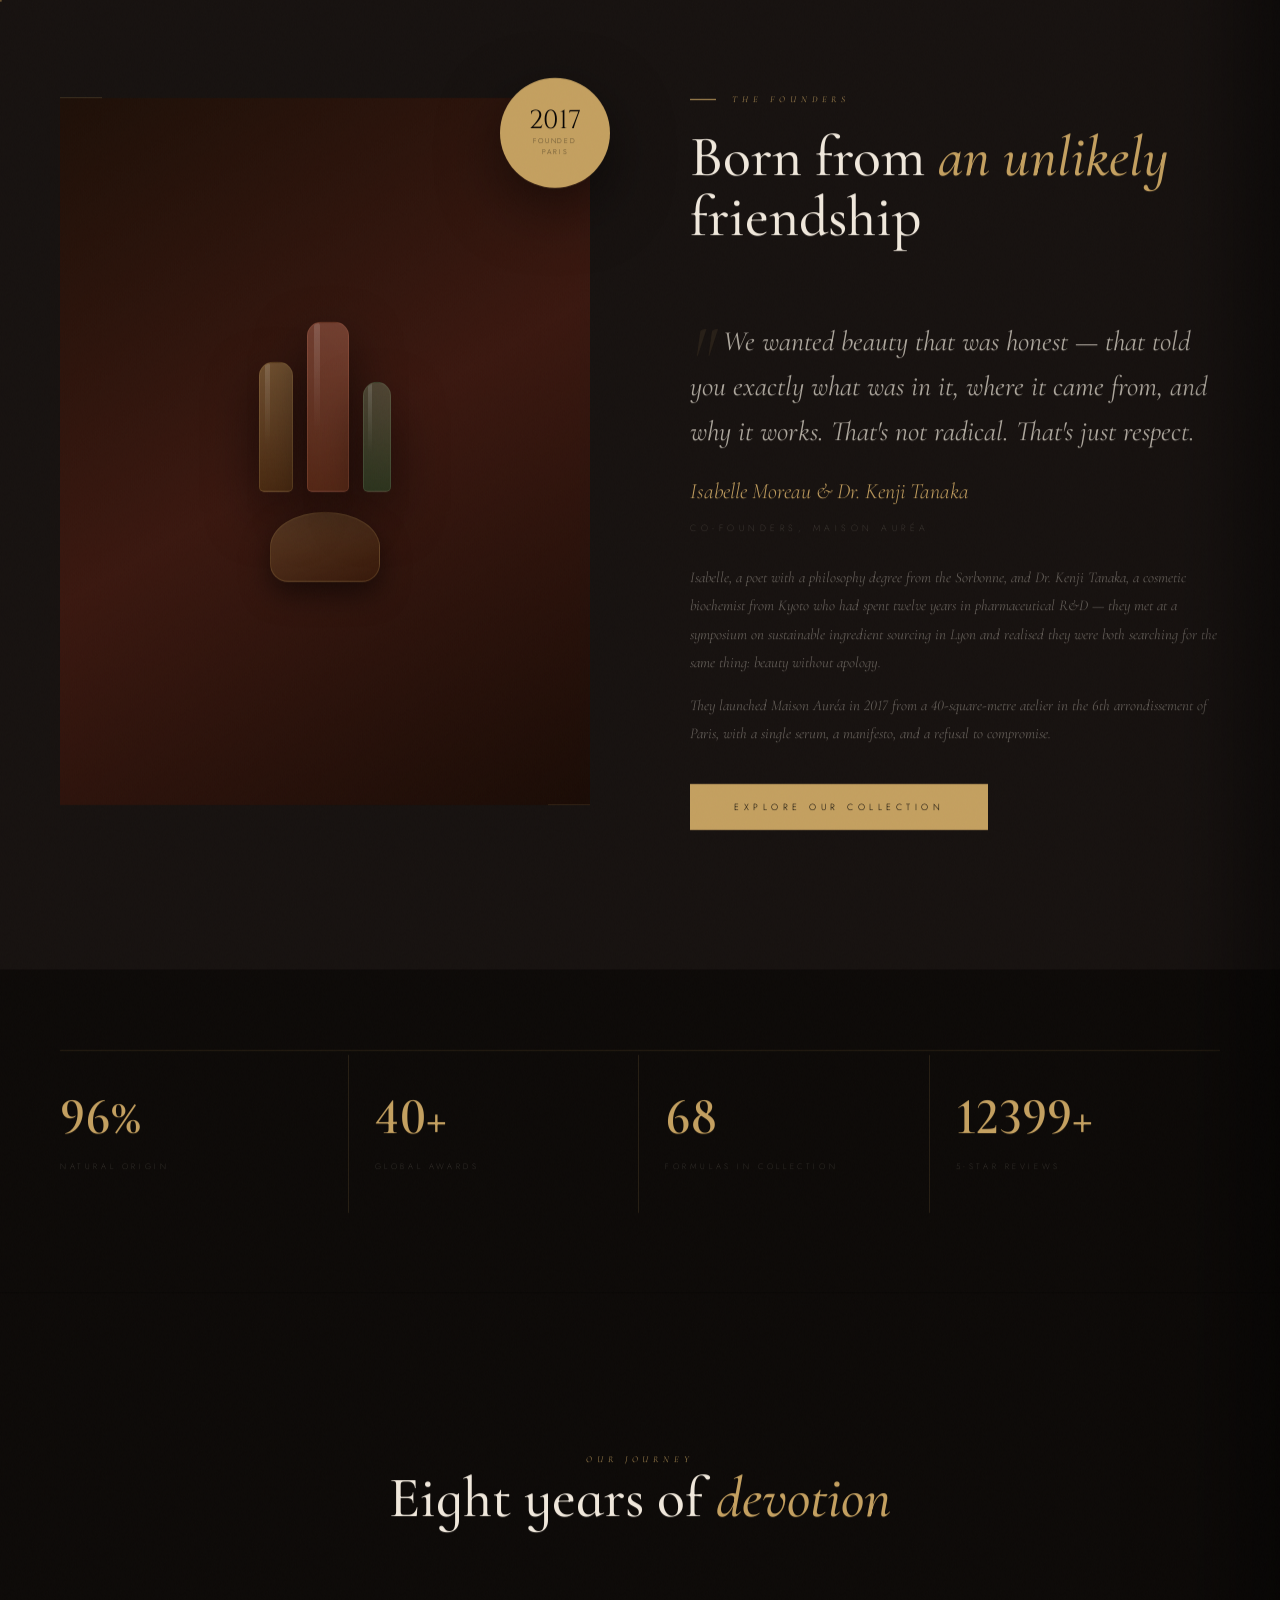
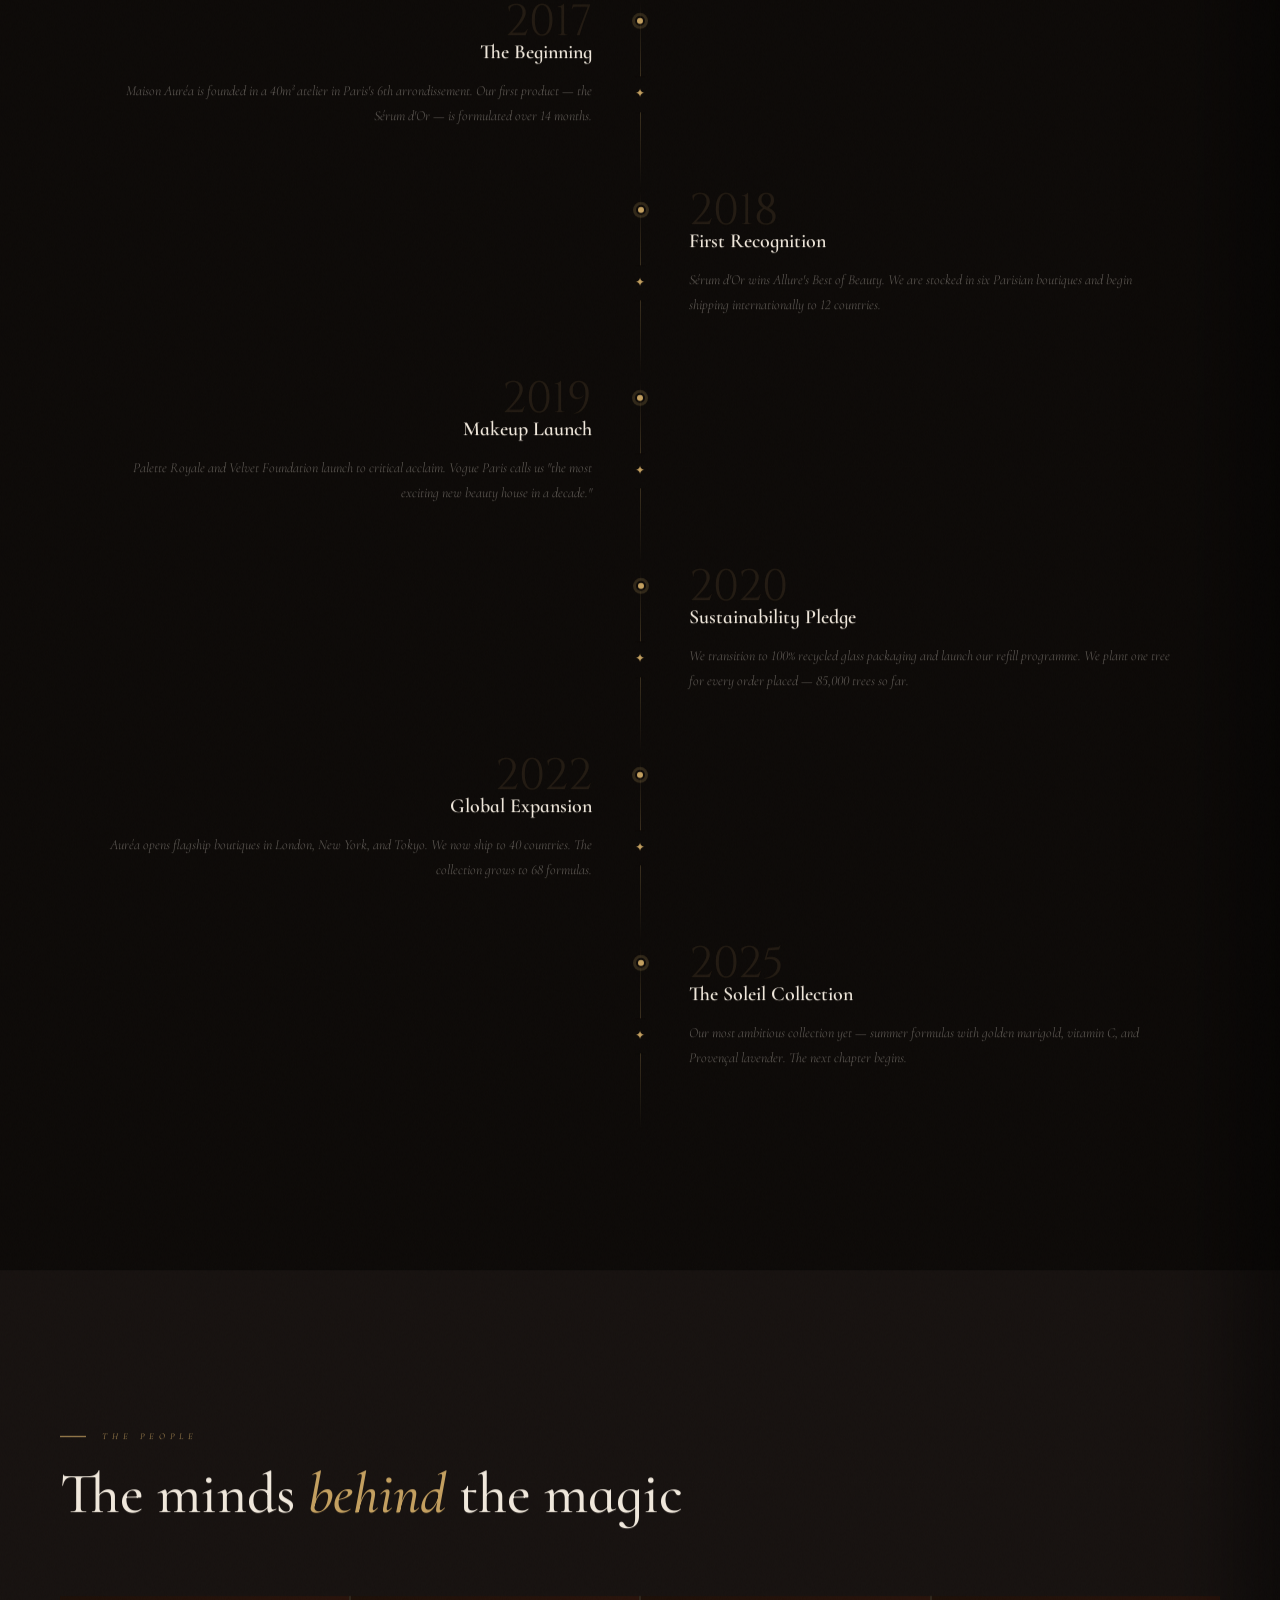
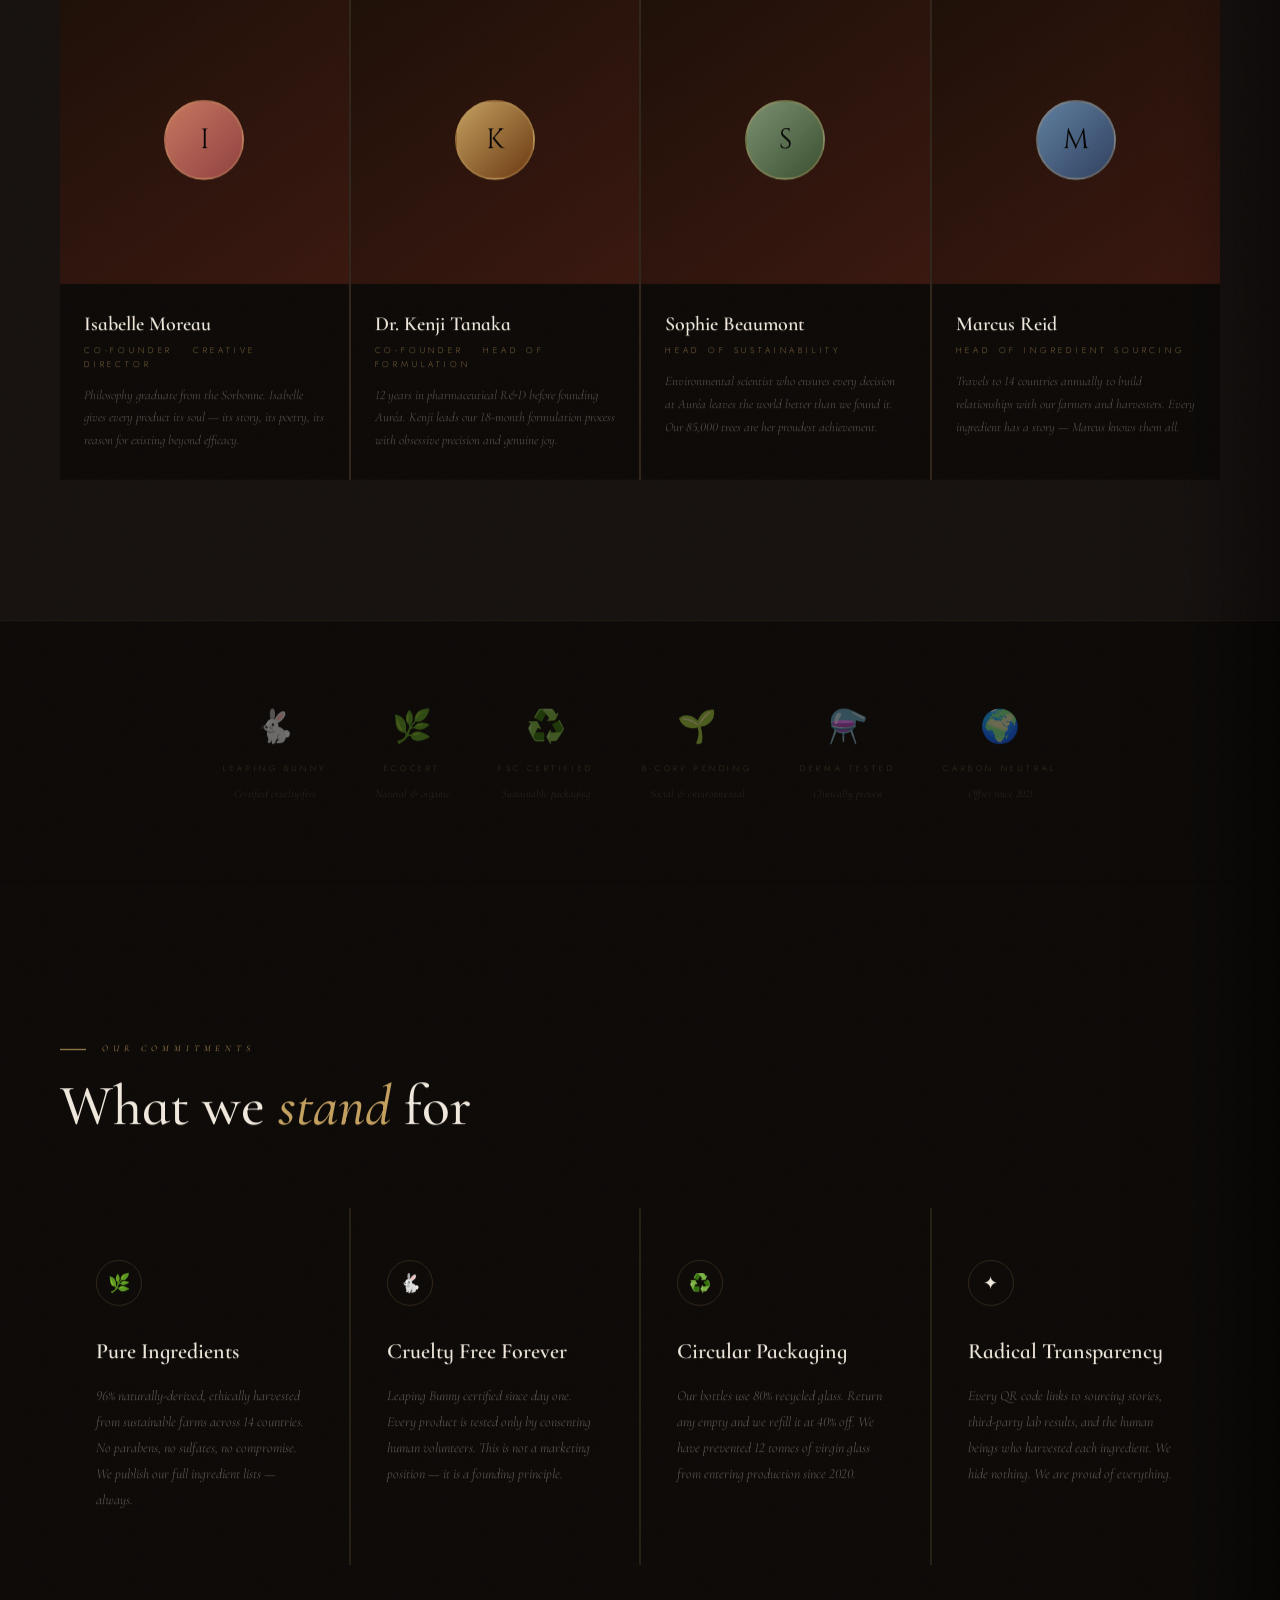
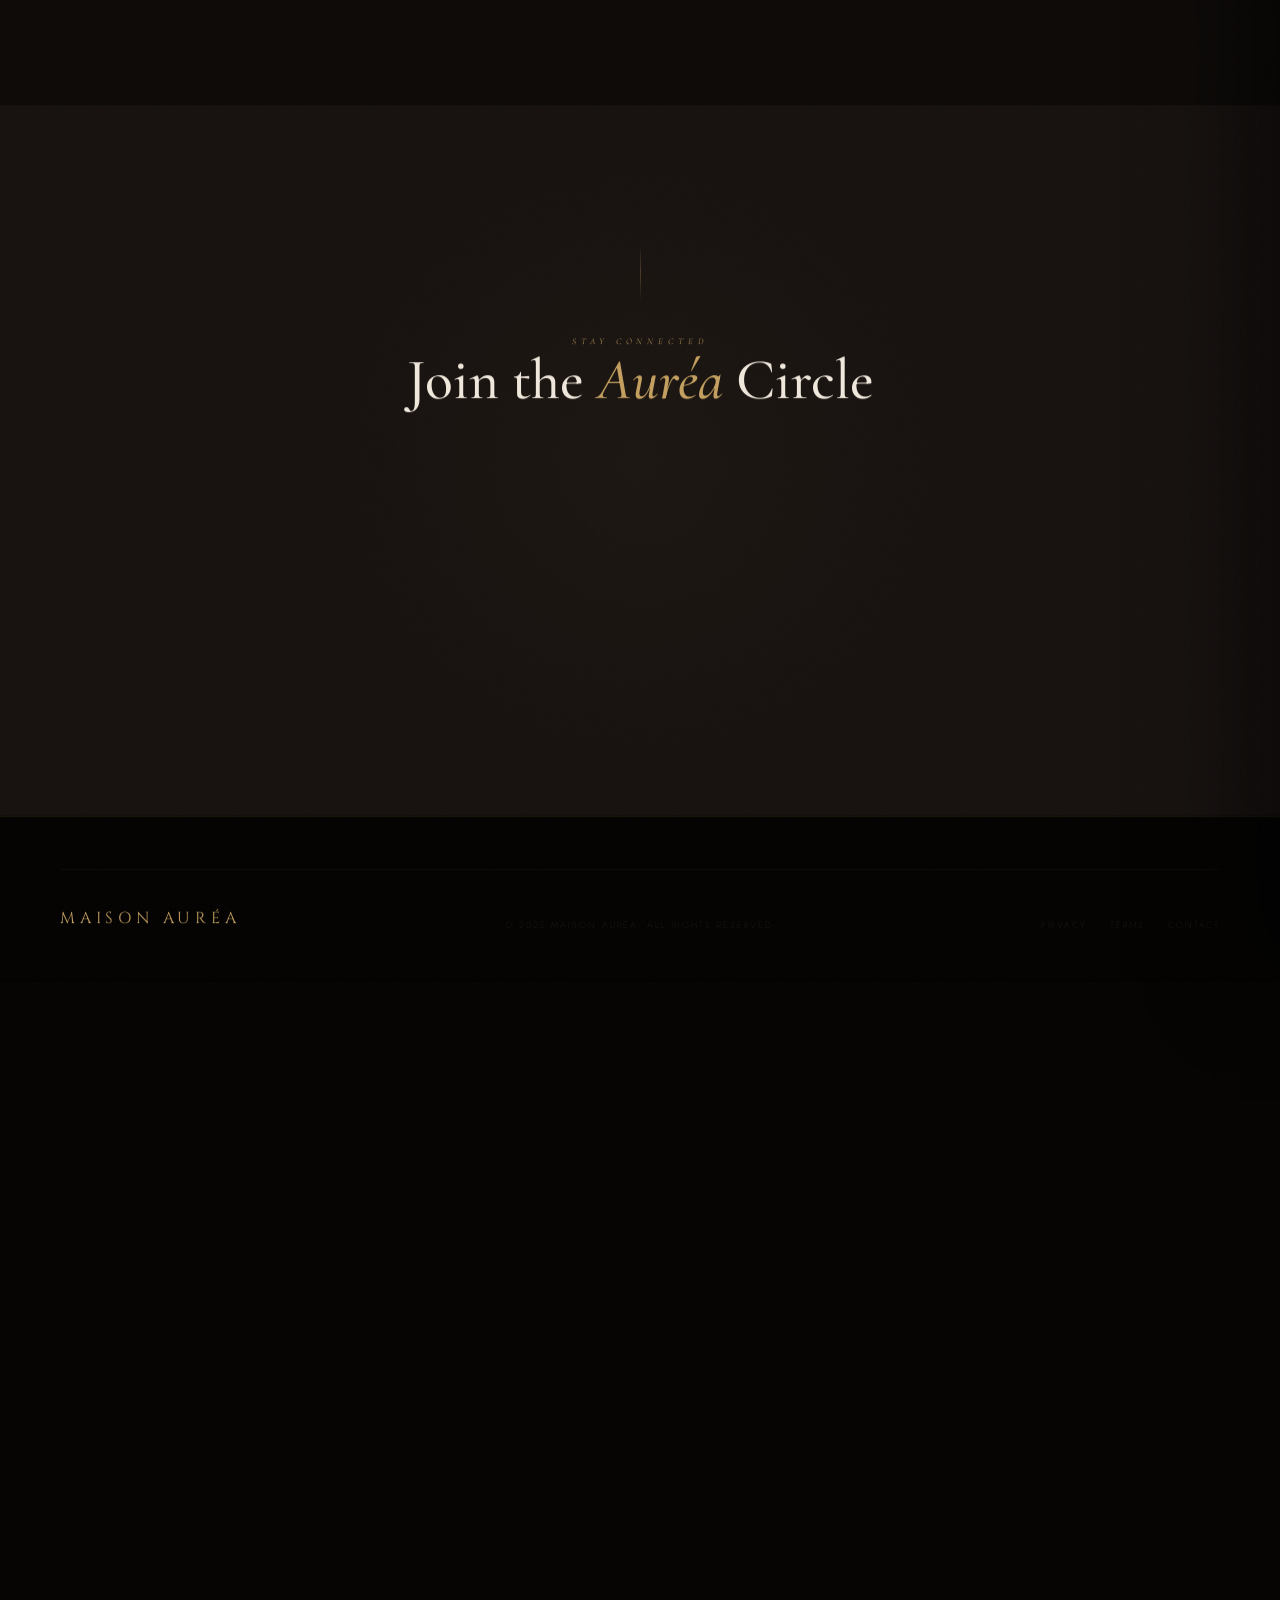
==== pages/about.html @ 1bf178d7 "Add files via upload" ====
<!DOCTYPE html>
<html lang="en">
<head>
<meta charset="UTF-8">
<meta name="viewport" content="width=device-width, initial-scale=1.0">
<title>Our Maison — Maison Auréa</title>
<link rel="stylesheet" href="../css/base.css">
<link rel="stylesheet" href="../css/nav.css">
<link rel="stylesheet" href="../css/sections.css">
<link rel="stylesheet" href="../css/animations.css">
<link rel="stylesheet" href="../css/pages.css">
</head>
<body>
<div class="grain" aria-hidden="true"></div>
<div id="scroll-progress" aria-hidden="true"></div>
<div id="cursor-dot" aria-hidden="true"></div>
<div id="cursor-ring" aria-hidden="true"></div>
<div id="page-loader" aria-hidden="true">
  <div class="loader-logo">AURÉA</div>
  <div class="loader-sub">Our Maison</div>
  <div class="loader-progress"><div class="loader-bar"></div></div>
</div>
<div id="cart-overlay"></div>
<aside id="cart-drawer">
  <div class="cart-header">
    <div><div class="cart-title">Your Bag</div><div class="cart-count-label" id="cart-count-label">0 items</div></div>
    <button class="cart-close" id="cart-close">✕</button>
  </div>
  <div class="cart-items" id="cart-items"></div>
  <div class="cart-empty" id="cart-empty"><div class="cart-empty-icon">✦</div><p class="cart-empty-text">Your bag is empty.</p></div>
  <div class="cart-footer" id="cart-footer" style="display:none">
    <div class="cart-subtotal"><span class="cart-subtotal-label">Subtotal</span><span class="cart-subtotal-price" id="cart-subtotal-price">$0</span></div>
    <button class="cart-checkout">Proceed to Checkout</button>
    <a href="checkout.html" class="cart-continue">Checkout</a>
  </div>
</aside>
<div id="search-overlay">
  <button class="search-close" id="search-close">Close</button>
  <div class="search-form"><input type="text" class="search-input" placeholder="Search products…"><button class="search-submit">⌕</button></div>
  <p class="search-hint">Press ESC to close</p>
</div>
<div id="mobile-menu">
  <nav class="mobile-nav-links">
    <a href="../index.html" class="mobile-nav-link">Home <span>→</span></a>
    <a href="shop.html"    class="mobile-nav-link">Shop <span>→</span></a>
    <a href="login.html"   class="mobile-nav-link">Account <span>→</span></a>
  </nav>
</div>

<!-- NAV -->
<div class="announce-bar" id="announce-bar">
  <p>Free shipping on orders over $150 · Free sample with every order</p>
  <button class="announce-close" id="announce-close">✕</button>
</div>
<header id="main-nav">
  <div class="nav-inner">
    <a href="../index.html" class="nav-logo">MAISON AURÉA<span class="nav-logo-sub">Haute Cosmétique · Paris</span></a>
    <nav class="nav-links">
      <div class="nav-item"><a href="shop.html?cat=skincare" class="nav-link">Skincare</a></div>
      <div class="nav-item"><a href="shop.html?cat=makeup"   class="nav-link">Makeup</a></div>
      <div class="nav-item"><a href="shop.html?cat=fragrance"class="nav-link">Fragrance</a></div>
      <div class="nav-item"><a href="#" class="nav-link active">Maison</a></div>
    </nav>
    <div class="nav-right">
      <button class="nav-icon-btn" id="search-open">⌕</button>
      <a href="wishlist.html" class="nav-icon-btn">♡</a>
      <a href="login.html"    class="nav-icon-btn">👤</a>
      <button class="nav-icon-btn" id="cart-btn" style="position:relative">🛍<span class="badge cart-badge" id="cart-badge">0</span></button>
      <button class="hamburger" id="hamburger"><span></span><span></span><span></span></button>
    </div>
  </div>
</header>

<!-- PAGE HERO -->
<section class="page-hero">
  <div class="page-hero-bg" aria-hidden="true">
    <div class="page-hero-orb pho1"></div>
    <div class="page-hero-orb pho2"></div>
  </div>
  <div class="page-hero-inner">
    <div class="page-hero-eyebrow" data-reveal="up">Est. Paris, 2017</div>
    <h1 class="page-hero-title" data-reveal="up">
      Our<br><em>Maison</em><br><span class="outline">Auréa</span>
    </h1>
    <p class="page-hero-desc" data-reveal="up" data-delay="2">
      Where a biochemist and a poet decided that beauty should feel like both a scientific discovery and a homecoming. We have never compromised since.
    </p>
  </div>
</section>

<!-- MARQUEE -->
<div class="marquee-section" style="padding:60px 0 0" aria-hidden="true">
  <div class="marquee-row forward">
    <span class="mq-word mq-outline">PASSION</span><span class="mq-word mq-fill">SCIENCE</span>
    <span class="mq-word mq-outline">BEAUTY</span><span class="mq-word mq-fill">NATURE</span>
    <span class="mq-word mq-outline">PARIS</span><span class="mq-word mq-fill">RITUAL</span>
    <span class="mq-word mq-outline">PASSION</span><span class="mq-word mq-fill">SCIENCE</span>
    <span class="mq-word mq-outline">BEAUTY</span><span class="mq-word mq-fill">NATURE</span>
    <span class="mq-word mq-outline">PARIS</span><span class="mq-word mq-fill">RITUAL</span>
  </div>
</div>

<!-- FOUNDER SECTION -->
<section class="founder-section">
  <div class="founder-visual" data-reveal="left">
    <div class="founder-frame">
      <div class="founder-frame-corner ffc-tl"></div>
      <div class="founder-frame-corner ffc-br"></div>
      <div class="founder-inner">
        <div class="founder-bottles">
          <div class="fb-row">
            <div class="fb-tube fbt1"></div>
            <div class="fb-tube fbt2"></div>
            <div class="fb-tube fbt3"></div>
          </div>
          <div style="width:110px;height:70px;border-radius:50% 50% 18px 18px;background:linear-gradient(160deg,rgba(196,160,96,.28),rgba(60,28,8,.55));border:1px solid rgba(196,160,96,.2);box-shadow:0 12px 28px rgba(0,0,0,.5)"></div>
        </div>
      </div>
    </div>
    <div class="founder-badge">
      <span class="fb-year">2017</span>
      <span class="fb-label">Founded<br>Paris</span>
    </div>
  </div>
  <div data-reveal="right">
    <div class="s-header">
      <p class="eyebrow">The Founders</p>
      <h2>Born from <em>an unlikely</em> friendship</h2>
    </div>
    <blockquote class="founder-quote" data-reveal="up" data-delay="1">
      We wanted beauty that was honest — that told you exactly what was in it, where it came from, and why it works. That's not radical. That's just respect.
    </blockquote>
    <span class="founder-sig">Isabelle Moreau & Dr. Kenji Tanaka</span>
    <span class="founder-role">Co-Founders, Maison Auréa</span>
    <p style="font-family:var(--font-serif);font-style:italic;font-size:15px;color:rgba(240,232,220,.4);line-height:1.9;margin-top:24px" data-reveal="up" data-delay="2">
      Isabelle, a poet with a philosophy degree from the Sorbonne, and Dr. Kenji Tanaka, a cosmetic biochemist from Kyoto who had spent twelve years in pharmaceutical R&D — they met at a symposium on sustainable ingredient sourcing in Lyon and realised they were both searching for the same thing: beauty without apology.
    </p>
    <p style="font-family:var(--font-serif);font-style:italic;font-size:15px;color:rgba(240,232,220,.4);line-height:1.9;margin-top:14px" data-reveal="up" data-delay="3">
      They launched Maison Auréa in 2017 from a 40-square-metre atelier in the 6th arrondissement of Paris, with a single serum, a manifesto, and a refusal to compromise.
    </p>
    <div style="margin-top:36px" data-reveal="up" data-delay="3">
      <a href="shop.html" class="btn btn-solid magnetic"><span>Explore Our Collection</span></a>
    </div>
  </div>
</section>

<!-- STATS -->
<section style="padding:80px var(--pad-x);background:var(--ink);display:grid;grid-template-columns:repeat(4,1fr);gap:2px;background-color:var(--ink)">
  <div style="grid-column:1/-1;height:1px;background:var(--line);margin-bottom:2px"></div>
  <div style="padding:36px 0;border-right:1px solid var(--line)" data-reveal="up">
    <span class="a-stat-n count-up" data-target="96" data-suffix="%" style="font-family:var(--font-serif);font-size:52px;font-weight:600;color:var(--gold);display:block;line-height:1;margin-bottom:8px">96%</span>
    <span style="font-size:8px;font-weight:200;letter-spacing:.45em;text-transform:uppercase;color:rgba(240,232,220,.28)">Natural Origin</span>
  </div>
  <div style="padding:36px 24px;border-right:1px solid var(--line)" data-reveal="up" data-delay="1">
    <span class="count-up" data-target="40" data-suffix="+" style="font-family:var(--font-serif);font-size:52px;font-weight:600;color:var(--gold);display:block;line-height:1;margin-bottom:8px">40+</span>
    <span style="font-size:8px;font-weight:200;letter-spacing:.45em;text-transform:uppercase;color:rgba(240,232,220,.28)">Global Awards</span>
  </div>
  <div style="padding:36px 24px;border-right:1px solid var(--line)" data-reveal="up" data-delay="2">
    <span class="count-up" data-target="68" data-suffix="" style="font-family:var(--font-serif);font-size:52px;font-weight:600;color:var(--gold);display:block;line-height:1;margin-bottom:8px">68</span>
    <span style="font-size:8px;font-weight:200;letter-spacing:.45em;text-transform:uppercase;color:rgba(240,232,220,.28)">Formulas in Collection</span>
  </div>
  <div style="padding:36px 24px" data-reveal="up" data-delay="3">
    <span class="count-up" data-target="12400" data-suffix="+" style="font-family:var(--font-serif);font-size:52px;font-weight:600;color:var(--gold);display:block;line-height:1;margin-bottom:8px">12k+</span>
    <span style="font-size:8px;font-weight:200;letter-spacing:.45em;text-transform:uppercase;color:rgba(240,232,220,.28)">5-Star Reviews</span>
  </div>
</section>

<!-- TIMELINE -->
<section class="timeline-section">
  <div class="s-header center" data-reveal="up">
    <p class="eyebrow">Our Journey</p>
    <h2>Eight years of <em>devotion</em></h2>
  </div>
  <div class="timeline">
    <div class="timeline-item" data-reveal="left">
      <div class="tl-dot"></div>
      <span class="tl-year">2017</span>
      <span class="tl-title">The Beginning</span>
      <p class="tl-desc">Maison Auréa is founded in a 40m² atelier in Paris's 6th arrondissement. Our first product — the Sérum d'Or — is formulated over 14 months.</p>
    </div>
    <div class="timeline-line"></div>
    <div></div>

    <div></div>
    <div class="timeline-line"></div>
    <div class="timeline-item" data-reveal="right">
      <div class="tl-dot"></div>
      <span class="tl-year">2018</span>
      <span class="tl-title">First Recognition</span>
      <p class="tl-desc">Sérum d'Or wins Allure's Best of Beauty. We are stocked in six Parisian boutiques and begin shipping internationally to 12 countries.</p>
    </div>

    <div class="timeline-item" data-reveal="left">
      <div class="tl-dot"></div>
      <span class="tl-year">2019</span>
      <span class="tl-title">Makeup Launch</span>
      <p class="tl-desc">Palette Royale and Velvet Foundation launch to critical acclaim. Vogue Paris calls us "the most exciting new beauty house in a decade."</p>
    </div>
    <div class="timeline-line"></div>
    <div></div>

    <div></div>
    <div class="timeline-line"></div>
    <div class="timeline-item" data-reveal="right">
      <div class="tl-dot"></div>
      <span class="tl-year">2020</span>
      <span class="tl-title">Sustainability Pledge</span>
      <p class="tl-desc">We transition to 100% recycled glass packaging and launch our refill programme. We plant one tree for every order placed — 85,000 trees so far.</p>
    </div>

    <div class="timeline-item" data-reveal="left">
      <div class="tl-dot"></div>
      <span class="tl-year">2022</span>
      <span class="tl-title">Global Expansion</span>
      <p class="tl-desc">Auréa opens flagship boutiques in London, New York, and Tokyo. We now ship to 40 countries. The collection grows to 68 formulas.</p>
    </div>
    <div class="timeline-line"></div>
    <div></div>

    <div></div>
    <div class="timeline-line"></div>
    <div class="timeline-item" data-reveal="right">
      <div class="tl-dot"></div>
      <span class="tl-year">2025</span>
      <span class="tl-title">The Soleil Collection</span>
      <p class="tl-desc">Our most ambitious collection yet — summer formulas with golden marigold, vitamin C, and Provençal lavender. The next chapter begins.</p>
    </div>
  </div>
</section>

<!-- TEAM -->
<section class="team-section">
  <div class="s-header" data-reveal="up">
    <p class="eyebrow">The People</p>
    <h2>The minds <em>behind</em> the magic</h2>
  </div>
  <div class="team-grid">
    <div class="team-card" data-reveal="up">
      <div class="team-card-visual">
        <div class="team-card-avatar tc-av1">I</div>
      </div>
      <div class="team-card-info">
        <span class="team-name">Isabelle Moreau</span>
        <span class="team-role">Co-Founder · Creative Director</span>
        <p class="team-bio">Philosophy graduate from the Sorbonne. Isabelle gives every product its soul — its story, its poetry, its reason for existing beyond efficacy.</p>
      </div>
    </div>
    <div class="team-card" data-reveal="up" data-delay="1">
      <div class="team-card-visual">
        <div class="team-card-avatar tc-av2">K</div>
      </div>
      <div class="team-card-info">
        <span class="team-name">Dr. Kenji Tanaka</span>
        <span class="team-role">Co-Founder · Head of Formulation</span>
        <p class="team-bio">12 years in pharmaceutical R&D before founding Auréa. Kenji leads our 18-month formulation process with obsessive precision and genuine joy.</p>
      </div>
    </div>
    <div class="team-card" data-reveal="up" data-delay="2">
      <div class="team-card-visual">
        <div class="team-card-avatar tc-av3">S</div>
      </div>
      <div class="team-card-info">
        <span class="team-name">Sophie Beaumont</span>
        <span class="team-role">Head of Sustainability</span>
        <p class="team-bio">Environmental scientist who ensures every decision at Auréa leaves the world better than we found it. Our 85,000 trees are her proudest achievement.</p>
      </div>
    </div>
    <div class="team-card" data-reveal="up" data-delay="3">
      <div class="team-card-visual">
        <div class="team-card-avatar tc-av4">M</div>
      </div>
      <div class="team-card-info">
        <span class="team-name">Marcus Reid</span>
        <span class="team-role">Head of Ingredient Sourcing</span>
        <p class="team-bio">Travels to 14 countries annually to build relationships with our farmers and harvesters. Every ingredient has a story — Marcus knows them all.</p>
      </div>
    </div>
  </div>
</section>

<!-- CERTIFICATIONS -->
<div class="certs-section">
  <div class="cert-item">
    <div class="cert-icon">🐇</div>
    <span class="cert-name">Leaping Bunny</span>
    <span class="cert-body">Certified cruelty-free</span>
  </div>
  <div class="cert-item">
    <div class="cert-icon">🌿</div>
    <span class="cert-name">Ecocert</span>
    <span class="cert-body">Natural & organic</span>
  </div>
  <div class="cert-item">
    <div class="cert-icon">♻️</div>
    <span class="cert-name">FSC Certified</span>
    <span class="cert-body">Sustainable packaging</span>
  </div>
  <div class="cert-item">
    <div class="cert-icon">🌱</div>
    <span class="cert-name">B-Corp Pending</span>
    <span class="cert-body">Social & environmental</span>
  </div>
  <div class="cert-item">
    <div class="cert-icon">⚗️</div>
    <span class="cert-name">Derma Tested</span>
    <span class="cert-body">Clinically proven</span>
  </div>
  <div class="cert-item">
    <div class="cert-icon">🌍</div>
    <span class="cert-name">Carbon Neutral</span>
    <span class="cert-body">Offset since 2021</span>
  </div>
</div>

<!-- VALUES -->
<section class="values-section" style="background:var(--ink)">
  <div class="s-header" data-reveal="up">
    <p class="eyebrow">Our Commitments</p>
    <h2>What we <em>stand</em> for</h2>
  </div>
  <div class="val-grid">
    <div class="vcard" data-reveal="up">
      <div class="vcard-icon">🌿</div>
      <span class="vcard-title">Pure Ingredients</span>
      <p class="vcard-desc">96% naturally-derived, ethically harvested from sustainable farms across 14 countries. No parabens, no sulfates, no compromise. We publish our full ingredient lists — always.</p>
    </div>
    <div class="vcard" data-reveal="up" data-delay="1">
      <div class="vcard-icon">🐇</div>
      <span class="vcard-title">Cruelty Free Forever</span>
      <p class="vcard-desc">Leaping Bunny certified since day one. Every product is tested only by consenting human volunteers. This is not a marketing position — it is a founding principle.</p>
    </div>
    <div class="vcard" data-reveal="up" data-delay="2">
      <div class="vcard-icon">♻️</div>
      <span class="vcard-title">Circular Packaging</span>
      <p class="vcard-desc">Our bottles use 80% recycled glass. Return any empty and we refill it at 40% off. We have prevented 12 tonnes of virgin glass from entering production since 2020.</p>
    </div>
    <div class="vcard" data-reveal="up" data-delay="3">
      <div class="vcard-icon">✦</div>
      <span class="vcard-title">Radical Transparency</span>
      <p class="vcard-desc">Every QR code links to sourcing stories, third-party lab results, and the human beings who harvested each ingredient. We hide nothing. We are proud of everything.</p>
    </div>
  </div>
</section>

<!-- NEWSLETTER -->
<section class="newsletter-section">
  <div class="nl-inner">
    <div class="nl-div" data-reveal="up" aria-hidden="true"></div>
    <div class="s-header center" data-reveal="up">
      <p class="eyebrow">Stay Connected</p>
      <h2>Join the <em>Auréa</em> Circle</h2>
    </div>
    <p class="nl-sub" data-reveal="up" data-delay="1">
      Beauty secrets from our atelier, early access to new collections, and stories from behind the formula — once a month, never more.
    </p>
    <div class="nl-form" data-reveal="up" data-delay="2">
      <input type="email" class="nl-input" placeholder="Your email address">
      <button class="nl-btn">Subscribe</button>
    </div>
    <p class="nl-note" data-reveal="up" data-delay="3">No spam. Unsubscribe anytime.</p>
  </div>
</section>

<!-- FOOTER condensed -->
<footer style="padding:52px var(--pad-x) 36px;background:#040302;border-top:1px solid var(--line)">
  <div class="footer-bottom">
    <a href="../index.html" class="footer-brand" style="font-size:16px">MAISON AURÉA</a>
    <span class="footer-copy">© 2025 Maison Auréa. All rights reserved.</span>
    <div class="footer-legal">
      <a href="#">Privacy</a><a href="#">Terms</a><a href="contact.html">Contact</a>
    </div>
  </div>
</footer>

<button id="back-top">↑</button>

<script src="../js/main.js"></script>
<script src="../js/effects.js"></script>
<script>
  document.getElementById('announce-close')?.addEventListener('click', () => {
    document.getElementById('announce-bar')?.remove();
    document.getElementById('main-nav').style.top = '0';
  });
  const bar = document.getElementById('announce-bar');
  const nav = document.getElementById('main-nav');
  if (bar && nav) nav.style.top = bar.offsetHeight + 'px';
  const cartFooter  = document.getElementById('cart-footer');
  const cartEmpty   = document.getElementById('cart-empty');
  const cartItemsEl = document.getElementById('cart-items');
  if (cartItemsEl) {
    new MutationObserver(() => {
      const has = document.querySelectorAll('.cart-item').length > 0;
      if (cartFooter) cartFooter.style.display = has ? 'block' : 'none';
      if (cartEmpty)  cartEmpty.style.display  = has ? 'none'  : 'flex';
    }).observe(cartItemsEl, { childList: true });
  }
</script>
</body>
</html>
---- css/base.css ----
/* ═══════════════════════════════════════════════════════════════
   MAISON AURÉA — BASE STYLES
   Reset · Variables · Typography · Global
═══════════════════════════════════════════════════════════════ */

@import url('https://fonts.googleapis.com/css2?family=Cormorant+Infant:ital,wght@0,300;0,400;0,500;0,600;0,700;1,300;1,400;1,500;1,600;1,700&family=Cinzel:wght@400;500;600;700;900&family=Jost:wght@100;200;300;400;500&family=Italiana&display=swap');

/* ── RESET ── */
*, *::before, *::after {
  margin: 0; padding: 0;
  box-sizing: border-box;
  -webkit-font-smoothing: antialiased;
  -moz-osx-font-smoothing: grayscale;
}
html {
  font-size: 16px;
  scroll-behavior: smooth;
  overflow-x: hidden;
}
body {
  overflow-x: hidden;
  cursor: none;
  background: var(--void);
  color: var(--parchment);
  font-family: var(--font-body);
  font-weight: 300;
  line-height: 1.6;
}
img, video { display: block; max-width: 100%; }
a { text-decoration: none; color: inherit; }
button, input, select, textarea {
  font-family: inherit; font-size: inherit;
  border: none; outline: none; background: none;
}
ul, ol { list-style: none; }
::selection { background: var(--gold-20); color: var(--gold-bright); }

/* ── DESIGN TOKENS ── */
:root {
  /* Colors */
  --void:        #070504;
  --ink:         #0d0a08;
  --charcoal:    #171210;
  --mid:         #241c18;
  --dust:        #4a3c34;
  --parchment:   #f0e8dc;
  --cream:       #faf5ee;
  --warm-white:  #fff9f2;

  --gold:        #c4a060;
  --gold-bright: #d4b070;
  --gold-pale:   #e8d4a8;
  --gold-deep:   #8c6830;
  --gold-10:     rgba(196,160,96,.10);
  --gold-20:     rgba(196,160,96,.20);
  --gold-30:     rgba(196,160,96,.30);

  --rose:        #c87860;
  --rose-deep:   #904040;
  --rose-pale:   #e8c0b0;
  --rose-10:     rgba(200,120,96,.10);

  --sage:        #7a9070;
  --sage-10:     rgba(122,144,112,.10);

  --line:        rgba(196,160,96,.14);
  --line-soft:   rgba(240,232,220,.06);

  /* Fonts */
  --font-display: 'Cinzel', serif;
  --font-serif:   'Cormorant Infant', serif;
  --font-body:    'Jost', sans-serif;
  --font-accent:  'Italiana', serif;

  /* Spacing */
  --pad-x:  60px;
  --pad-xl: 120px;
  --pad-section: 140px;

  /* Transitions */
  --ease-out:    cubic-bezier(.16,1,.3,1);
  --ease-inout:  cubic-bezier(.76,0,.24,1);
  --ease-spring: cubic-bezier(.34,1.56,.64,1);
  --dur-fast:    .25s;
  --dur-mid:     .5s;
  --dur-slow:    .85s;

  /* Radius */
  --r-sm: 4px;
  --r-md: 8px;
  --r-lg: 16px;

  /* Z-layers */
  --z-base:    1;
  --z-card:    10;
  --z-sticky:  100;
  --z-nav:     500;
  --z-overlay: 700;
  --z-modal:   800;
  --z-cursor:  9000;
  --z-loader:  9999;
}

/* ── TYPOGRAPHY ── */
h1, h2, h3, h4, h5 {
  font-family: var(--font-serif);
  font-weight: 500;
  line-height: 1.05;
}

.t-display {
  font-family: var(--font-display);
  letter-spacing: .08em;
}
.t-eyebrow {
  font-family: var(--font-body);
  font-size: 9px; font-weight: 200;
  letter-spacing: .55em; text-transform: uppercase;
  color: var(--gold);
}
.t-body-serif {
  font-family: var(--font-serif);
  font-style: italic; font-weight: 400;
  font-size: 17px; line-height: 1.9;
  color: rgba(240,232,220,.5);
}

/* ── GRAIN OVERLAY ── */
.grain {
  position: fixed; inset: 0; z-index: var(--z-cursor);
  pointer-events: none; opacity: .022;
  background-image: url("data:image/svg+xml,%3Csvg xmlns='http://www.w3.org/2000/svg' width='400' height='400'%3E%3Cfilter id='g'%3E%3CfeTurbulence type='fractalNoise' baseFrequency='.8' numOctaves='4' stitchTiles='stitch'/%3E%3C/filter%3E%3Crect width='400' height='400' filter='url(%23g)'/%3E%3C/svg%3E");
  background-size: 220px;
}

/* ── UTILITY ── */
.u-flex        { display: flex; }
.u-flex-center { display: flex; align-items: center; justify-content: center; }
.u-flex-between{ display: flex; align-items: center; justify-content: space-between; }
.u-grid        { display: grid; }
.u-rel         { position: relative; }
.u-abs         { position: absolute; }
.u-overflow    { overflow: hidden; }
.u-full        { width: 100%; height: 100%; }
.u-inset       { position: absolute; inset: 0; }

.section-pad   { padding: var(--pad-section) var(--pad-x); }
.container     { max-width: 1440px; margin: 0 auto; padding: 0 var(--pad-x); }

/* ── DIVIDERS ── */
.divider-v {
  width: 1px; height: 60px;
  background: linear-gradient(to bottom, transparent, var(--gold), transparent);
  margin: 0 auto;
}
.divider-h {
  height: 1px;
  background: linear-gradient(to right, transparent, var(--gold-30), transparent);
}

/* ── BUTTONS ── */
.btn {
  display: inline-flex; align-items: center; gap: 12px;
  font-family: var(--font-body); font-size: 9px; font-weight: 300;
  letter-spacing: .5em; text-transform: uppercase;
  cursor: none; position: relative; overflow: hidden;
  transition: color var(--dur-mid) var(--ease-out);
}
.btn-solid {
  color: var(--void); background: var(--gold);
  padding: 16px 44px;
}
.btn-solid::before {
  content: ''; position: absolute; inset: 0;
  background: var(--cream);
  transform: translateX(-101%);
  transition: transform var(--dur-slow) var(--ease-out);
}
.btn-solid:hover::before { transform: translateX(0); }
.btn-solid span { position: relative; z-index: 1; }

.btn-ghost {
  color: var(--parchment);
  padding: 15px 43px;
  border: 1px solid var(--gold-30);
}
.btn-ghost::before {
  content: ''; position: absolute; inset: 0;
  background: var(--gold);
  transform: translateX(-101%);
  transition: transform var(--dur-slow) var(--ease-out);
}
.btn-ghost:hover { color: var(--void); border-color: var(--gold); }
.btn-ghost:hover::before { transform: translateX(0); }
.btn-ghost span { position: relative; z-index: 1; }

.btn-link {
  color: rgba(240,232,220,.45);
  font-size: 9px; font-weight: 200; letter-spacing: .45em;
  text-transform: uppercase; gap: 14px;
}
.btn-link::after {
  content: ''; display: block;
  width: 20px; height: 1px;
  background: currentColor;
  transition: width var(--dur-mid) var(--ease-out);
}
.btn-link:hover { color: var(--gold-pale); }
.btn-link:hover::after { width: 40px; }

/* ── SECTION HEADER PATTERN ── */
.s-header { margin-bottom: 72px; }
.s-header .eyebrow {
  display: flex; align-items: center; gap: 16px;
  font-size: 9px; font-weight: 200; letter-spacing: .55em;
  text-transform: uppercase; color: var(--gold);
  margin-bottom: 18px;
}
.s-header .eyebrow::before {
  content: ''; width: 26px; height: 1px; background: var(--gold);
}
.s-header h2 {
  font-family: var(--font-serif);
  font-size: clamp(36px, 4.5vw, 66px);
  color: var(--parchment);
}
.s-header h2 em { font-style: italic; color: var(--gold); }
.s-header p {
  font-family: var(--font-serif); font-style: italic;
  font-size: 17px; line-height: 1.9;
  color: rgba(240,232,220,.45);
  max-width: 560px; margin-top: 18px;
}
.s-header.center { text-align: center; }
.s-header.center .eyebrow { justify-content: center; }
.s-header.center .eyebrow::before { display: none; }
.s-header.center p { margin: 18px auto 0; }

/* ── SCROLL REVEAL ── */
[data-reveal] {
  opacity: 0;
  transition: opacity var(--dur-slow) var(--ease-out),
              transform var(--dur-slow) var(--ease-out);
}
[data-reveal="up"]    { transform: translateY(40px); }
[data-reveal="left"]  { transform: translateX(-40px); }
[data-reveal="right"] { transform: translateX(40px); }
[data-reveal="scale"] { transform: scale(.96); }
[data-reveal].revealed {
  opacity: 1; transform: none;
}
[data-delay="1"] { transition-delay: .1s; }
[data-delay="2"] { transition-delay: .2s; }
[data-delay="3"] { transition-delay: .3s; }
[data-delay="4"] { transition-delay: .4s; }
[data-delay="5"] { transition-delay: .5s; }
[data-delay="6"] { transition-delay: .6s; }

/* ── RESPONSIVE TOKENS ── */
@media (max-width: 1200px) { :root { --pad-x: 40px; --pad-section: 100px; } }
@media (max-width: 768px)  { :root { --pad-x: 24px; --pad-section: 72px; } }
---- css/nav.css ----
/* ═══════════════════════════════════════════════════════════════
   MAISON AURÉA — NAVIGATION STYLES
   Top bar · Mega Nav · Search · Cart Drawer · Mobile
═══════════════════════════════════════════════════════════════ */

/* ── ANNOUNCEMENT BAR ── */
.announce-bar {
  background: var(--gold);
  padding: 10px var(--pad-x);
  display: flex; align-items: center; justify-content: center;
  gap: 12px;
  position: relative; z-index: calc(var(--z-nav) + 1);
}
.announce-bar p {
  font-size: 9px; font-weight: 300;
  letter-spacing: .45em; text-transform: uppercase;
  color: var(--void);
}
.announce-bar .announce-link {
  font-size: 9px; font-weight: 500;
  letter-spacing: .35em; color: var(--void);
  text-decoration: underline; text-underline-offset: 3px;
  cursor: none; opacity: .7; transition: opacity .2s;
}
.announce-bar .announce-link:hover { opacity: 1; }
.announce-close {
  position: absolute; right: var(--pad-x); top: 50%;
  transform: translateY(-50%);
  width: 20px; height: 20px;
  display: flex; align-items: center; justify-content: center;
  cursor: none; opacity: .5; transition: opacity .2s;
  font-size: 14px; color: var(--void);
}
.announce-close:hover { opacity: 1; }

/* ── MAIN NAV ── */
#main-nav {
  position: fixed; top: 0; left: 0; right: 0;
  z-index: var(--z-nav);
  transition: top .4s var(--ease-out),
              background .5s, padding .4s var(--ease-out),
              border-color .4s, backdrop-filter .5s;
}
#main-nav.has-bar { top: 40px; }
#main-nav.scrolled {
  background: rgba(7,5,4,.94);
  backdrop-filter: blur(24px) saturate(180%);
  border-bottom: 1px solid var(--line);
}
#main-nav.hidden { transform: translateY(-100%); }

.nav-inner {
  height: 72px;
  display: grid;
  grid-template-columns: 1fr auto 1fr;
  align-items: center;
  padding: 0 var(--pad-x);
  position: relative;
}

/* Logo */
.nav-logo {
  font-family: var(--font-display);
  font-size: 16px; font-weight: 600;
  letter-spacing: .3em; color: var(--gold);
  cursor: none; justify-self: start;
  transition: opacity .3s;
}
.nav-logo:hover { opacity: .75; }
.nav-logo-sub {
  display: block; font-family: var(--font-body);
  font-size: 7px; font-weight: 200;
  letter-spacing: .6em; color: rgba(240,232,220,.35);
  margin-top: 2px; text-transform: uppercase;
}

/* Center Links */
.nav-links {
  display: flex; gap: 0;
  justify-self: center;
}
.nav-item {
  position: relative;
}
.nav-link {
  display: flex; align-items: center; gap: 5px;
  padding: 0 22px; height: 72px;
  font-size: 9.5px; font-weight: 300;
  letter-spacing: .38em; text-transform: uppercase;
  color: rgba(240,232,220,.6);
  cursor: none;
  transition: color .3s;
}
.nav-link::after {
  content: ''; position: absolute;
  bottom: 0; left: 22px; right: 22px;
  height: 1px; background: var(--gold);
  transform: scaleX(0); transform-origin: right;
  transition: transform .45s var(--ease-out);
}
.nav-link:hover,
.nav-item.active .nav-link { color: var(--gold-pale); }
.nav-link:hover::after,
.nav-item.active .nav-link::after { transform: scaleX(1); transform-origin: left; }
.nav-link .caret {
  font-size: 8px; opacity: .4;
  transition: transform .3s, opacity .3s;
}
.nav-item:hover .caret { transform: rotate(180deg); opacity: 1; }

/* Right icons */
.nav-right {
  display: flex; align-items: center; gap: 6px;
  justify-self: end;
}
.nav-icon-btn {
  width: 40px; height: 40px;
  display: flex; align-items: center; justify-content: center;
  cursor: none; position: relative;
  color: rgba(240,232,220,.5);
  font-size: 15px;
  transition: color .3s;
  border-radius: 50%;
}
.nav-icon-btn:hover { color: var(--gold-pale); }
.nav-icon-btn .badge {
  position: absolute; top: 6px; right: 6px;
  width: 14px; height: 14px; border-radius: 50%;
  background: var(--gold); color: var(--void);
  font-size: 7px; font-weight: 500;
  display: flex; align-items: center; justify-content: center;
  font-family: var(--font-body);
  opacity: 0; transform: scale(0);
  transition: opacity .3s, transform .3s var(--ease-spring);
}
.nav-icon-btn .badge.show { opacity: 1; transform: scale(1); }

.nav-cta {
  font-size: 8.5px; font-weight: 300;
  letter-spacing: .42em; text-transform: uppercase;
  color: var(--void); background: var(--gold);
  padding: 11px 26px; cursor: none;
  transition: background .3s, transform .2s;
}
.nav-cta:hover { background: var(--gold-bright); transform: translateY(-1px); }

/* Location pill */
.nav-location {
  display: flex; align-items: center; gap: 6px;
  font-size: 9px; font-weight: 200; letter-spacing: .2em;
  color: rgba(240,232,220,.35);
  padding: 7px 14px;
  border: 1px solid var(--line);
  border-radius: 20px; cursor: none;
  transition: all .3s;
}
.nav-location:hover { color: var(--gold-pale); border-color: var(--gold-30); }
.nav-location svg { width: 10px; height: 10px; stroke: currentColor; fill: none; }

/* ── MEGA MENU ── */
.mega-menu {
  position: absolute; top: 100%; left: 0; right: 0;
  background: rgba(13,10,8,.97);
  backdrop-filter: blur(30px) saturate(180%);
  border-top: 1px solid var(--line);
  border-bottom: 1px solid var(--line);
  padding: 52px var(--pad-x) 64px;
  display: grid; grid-template-columns: 2fr 1fr 1fr 1fr;
  gap: 60px;
  opacity: 0; visibility: hidden; pointer-events: none;
  transform: translateY(-16px);
  transition: opacity .45s var(--ease-out),
              transform .45s var(--ease-out),
              visibility .45s;
}
.nav-item:hover .mega-menu {
  opacity: 1; visibility: visible; pointer-events: all;
  transform: translateY(0);
}
.mega-featured {
  position: relative; overflow: hidden;
  border: 1px solid var(--line);
}
.mega-featured-img {
  width: 100%; aspect-ratio: 16/9;
  background: linear-gradient(145deg, #1e0e08, #3a1810);
  display: flex; align-items: center; justify-content: center;
  position: relative; overflow: hidden;
}
.mega-featured-label {
  position: absolute; bottom: 0; left: 0; right: 0;
  padding: 20px 24px;
  background: linear-gradient(to top, rgba(7,5,4,.9), transparent);
}
.mega-featured-label span {
  font-family: var(--font-serif); font-style: italic;
  font-size: 18px; color: var(--parchment);
  display: block;
}
.mega-featured-label small {
  font-size: 9px; font-weight: 200; letter-spacing: .4em;
  text-transform: uppercase; color: var(--gold);
}
.mega-col-title {
  font-family: var(--font-body);
  font-size: 8.5px; font-weight: 300;
  letter-spacing: .5em; text-transform: uppercase;
  color: var(--gold); margin-bottom: 24px; display: block;
  padding-bottom: 14px;
  border-bottom: 1px solid var(--line);
}
.mega-links { display: flex; flex-direction: column; gap: 0; }
.mega-link {
  display: flex; align-items: center; justify-content: space-between;
  padding: 11px 0; cursor: none;
  border-bottom: 1px solid var(--line-soft);
  transition: padding-left .3s var(--ease-out);
}
.mega-link:hover { padding-left: 8px; }
.mega-link-name {
  font-family: var(--font-serif); font-style: italic;
  font-size: 15px; color: rgba(240,232,220,.65);
  transition: color .3s;
}
.mega-link:hover .mega-link-name { color: var(--gold-pale); }
.mega-link-tag {
  font-size: 7.5px; font-weight: 200; letter-spacing: .35em;
  text-transform: uppercase; color: var(--rose);
  padding: 3px 8px; border: 1px solid rgba(200,120,96,.3);
}

/* ── SEARCH OVERLAY ── */
#search-overlay {
  position: fixed; inset: 0; z-index: var(--z-overlay);
  background: rgba(7,5,4,.96);
  backdrop-filter: blur(20px);
  display: flex; flex-direction: column;
  align-items: center; justify-content: flex-start;
  padding-top: 120px;
  opacity: 0; visibility: hidden; pointer-events: none;
  transition: opacity .5s var(--ease-out), visibility .5s;
}
#search-overlay.open {
  opacity: 1; visibility: visible; pointer-events: all;
}
.search-form {
  width: 100%; max-width: 680px;
  position: relative; padding: 0 var(--pad-x);
}
.search-input {
  width: 100%; padding: 20px 60px 20px 0;
  font-family: var(--font-serif); font-size: 32px;
  font-style: italic; font-weight: 400;
  color: var(--parchment);
  background: transparent;
  border-bottom: 1px solid var(--gold-30);
  caret-color: var(--gold);
  transition: border-color .3s;
}
.search-input::placeholder { color: rgba(240,232,220,.2); }
.search-input:focus { border-color: var(--gold); }
.search-submit {
  position: absolute; right: var(--pad-x); top: 50%;
  transform: translateY(-50%);
  font-size: 22px; color: var(--gold);
  cursor: none;
}
.search-hint {
  font-size: 9px; font-weight: 200; letter-spacing: .4em;
  text-transform: uppercase; color: rgba(240,232,220,.25);
  margin-top: 24px; text-align: center;
}
.search-suggestions {
  width: 100%; max-width: 680px; padding: 0 var(--pad-x);
  margin-top: 40px;
}
.search-sug-title {
  font-size: 8.5px; font-weight: 200; letter-spacing: .5em;
  text-transform: uppercase; color: var(--gold);
  margin-bottom: 18px;
}
.search-sug-tags { display: flex; flex-wrap: wrap; gap: 10px; }
.sug-tag {
  font-family: var(--font-serif); font-style: italic; font-size: 14px;
  color: rgba(240,232,220,.45);
  padding: 7px 18px; border: 1px solid var(--line);
  cursor: none; transition: all .3s;
}
.sug-tag:hover { color: var(--gold-pale); border-color: var(--gold-30); background: var(--gold-10); }
.search-close {
  position: absolute; top: 32px; right: 44px;
  font-size: 13px; font-weight: 200; letter-spacing: .4em;
  text-transform: uppercase; color: rgba(240,232,220,.3);
  cursor: none; display: flex; align-items: center; gap: 10px;
  transition: color .3s;
}
.search-close:hover { color: var(--gold-pale); }
.search-close::before {
  content: '✕'; font-size: 16px; font-weight: 100; font-style: normal;
}

/* ── CART DRAWER ── */
#cart-drawer {
  position: fixed; top: 0; right: 0; bottom: 0;
  width: 440px; z-index: var(--z-modal);
  background: var(--charcoal);
  border-left: 1px solid var(--line);
  display: flex; flex-direction: column;
  transform: translateX(100%);
  transition: transform .6s var(--ease-out);
  box-shadow: -40px 0 80px rgba(0,0,0,.5);
}
#cart-drawer.open { transform: translateX(0); }

#cart-overlay {
  position: fixed; inset: 0; z-index: calc(var(--z-modal) - 1);
  background: rgba(7,5,4,.7);
  backdrop-filter: blur(4px);
  opacity: 0; visibility: hidden; pointer-events: none;
  transition: opacity .5s, visibility .5s;
}
#cart-overlay.open { opacity: 1; visibility: visible; pointer-events: all; }

.cart-header {
  padding: 32px 32px 24px;
  border-bottom: 1px solid var(--line);
  display: flex; align-items: center; justify-content: space-between;
  flex-shrink: 0;
}
.cart-title {
  font-family: var(--font-display); font-size: 14px;
  letter-spacing: .3em; color: var(--gold);
}
.cart-count-label {
  font-size: 8.5px; font-weight: 200; letter-spacing: .4em;
  text-transform: uppercase; color: rgba(240,232,220,.3);
}
.cart-close {
  width: 36px; height: 36px; border-radius: 50%;
  border: 1px solid var(--line); cursor: none;
  display: flex; align-items: center; justify-content: center;
  font-size: 14px; color: rgba(240,232,220,.4);
  transition: all .3s;
}
.cart-close:hover { border-color: var(--gold-30); color: var(--gold-pale); }

.cart-items {
  flex: 1; overflow-y: auto;
  padding: 0;
}
.cart-items::-webkit-scrollbar { width: 2px; }
.cart-items::-webkit-scrollbar-track { background: transparent; }
.cart-items::-webkit-scrollbar-thumb { background: var(--gold-30); border-radius: 2px; }

.cart-item {
  display: grid; grid-template-columns: 80px 1fr auto;
  gap: 16px; padding: 24px 32px;
  border-bottom: 1px solid var(--line-soft);
  align-items: start;
  transition: background .3s;
}
.cart-item:hover { background: rgba(240,232,220,.02); }
.cart-item-img {
  aspect-ratio: 1;
  background: linear-gradient(145deg, var(--mid), var(--charcoal));
  border: 1px solid var(--line);
  display: flex; align-items: center; justify-content: center;
  font-size: 24px; color: var(--gold-30);
}
.cart-item-name {
  font-family: var(--font-serif); font-size: 15px; font-weight: 500;
  color: var(--parchment); margin-bottom: 4px;
}
.cart-item-variant {
  font-size: 9px; font-weight: 200; letter-spacing: .3em;
  text-transform: uppercase; color: rgba(240,232,220,.3);
  margin-bottom: 12px;
}
.cart-item-qty {
  display: flex; align-items: center; gap: 0;
}
.qty-btn {
  width: 28px; height: 28px; border: 1px solid var(--line);
  display: flex; align-items: center; justify-content: center;
  font-size: 14px; color: rgba(240,232,220,.4);
  cursor: none; transition: all .2s;
}
.qty-btn:hover { border-color: var(--gold-30); color: var(--gold-pale); }
.qty-num {
  width: 32px; text-align: center; font-size: 13px;
  color: var(--parchment); border-top: 1px solid var(--line); border-bottom: 1px solid var(--line);
  height: 28px; display: flex; align-items: center; justify-content: center;
}
.cart-item-price {
  font-family: var(--font-display); font-size: 14px; color: var(--gold);
}
.cart-item-remove {
  font-size: 10px; color: rgba(240,232,220,.2);
  cursor: none; transition: color .2s; margin-top: 2px;
}
.cart-item-remove:hover { color: var(--rose); }

.cart-empty {
  flex: 1; display: flex; flex-direction: column;
  align-items: center; justify-content: center;
  padding: 60px 32px; text-align: center;
}
.cart-empty-icon { font-size: 40px; color: var(--gold-20); margin-bottom: 20px; }
.cart-empty-text {
  font-family: var(--font-serif); font-style: italic; font-size: 17px;
  color: rgba(240,232,220,.3); margin-bottom: 28px;
}

.cart-footer {
  padding: 24px 32px 32px;
  border-top: 1px solid var(--line);
  flex-shrink: 0;
}
.cart-subtotal {
  display: flex; justify-content: space-between; align-items: center;
  margin-bottom: 8px;
}
.cart-subtotal-label {
  font-size: 9px; font-weight: 200; letter-spacing: .4em;
  text-transform: uppercase; color: rgba(240,232,220,.35);
}
.cart-subtotal-price {
  font-family: var(--font-display); font-size: 22px; color: var(--gold);
}
.cart-note {
  font-family: var(--font-serif); font-style: italic; font-size: 12px;
  color: rgba(240,232,220,.25); margin-bottom: 24px;
}
.cart-checkout {
  width: 100%; padding: 18px;
  background: var(--gold); color: var(--void);
  font-family: var(--font-body); font-size: 9px; font-weight: 300;
  letter-spacing: .5em; text-transform: uppercase;
  cursor: none; position: relative; overflow: hidden;
  transition: background .3s;
}
.cart-checkout:hover { background: var(--gold-bright); }
.cart-continue {
  display: block; text-align: center; margin-top: 14px;
  font-size: 9px; font-weight: 200; letter-spacing: .35em;
  text-transform: uppercase; color: rgba(240,232,220,.25);
  cursor: none; transition: color .3s;
}
.cart-continue:hover { color: var(--gold-pale); }

/* ── WISHLIST TOAST ── */
#wishlist-toast {
  position: fixed; bottom: 40px; left: 50%; z-index: var(--z-modal);
  transform: translateX(-50%) translateY(20px);
  background: var(--charcoal); border: 1px solid var(--line);
  padding: 16px 28px;
  display: flex; align-items: center; gap: 14px;
  opacity: 0; pointer-events: none;
  transition: all .4s var(--ease-out);
}
#wishlist-toast.show { opacity: 1; transform: translateX(-50%) translateY(0); }
.wt-icon { color: var(--gold); font-size: 16px; }
.wt-text {
  font-family: var(--font-serif); font-style: italic;
  font-size: 14px; color: var(--parchment);
}

/* ── MOBILE MENU ── */
.hamburger {
  display: none; flex-direction: column; gap: 5px;
  cursor: none; padding: 8px; margin: -8px;
}
.hamburger span {
  display: block; height: 1px; background: var(--gold);
  transition: all .4s var(--ease-out);
}
.hamburger span:nth-child(1) { width: 24px; }
.hamburger span:nth-child(2) { width: 18px; }
.hamburger span:nth-child(3) { width: 24px; }
.hamburger.open span:nth-child(1) { transform: rotate(45deg) translate(4px,4px); width: 24px; }
.hamburger.open span:nth-child(2) { opacity: 0; transform: scaleX(0); }
.hamburger.open span:nth-child(3) { transform: rotate(-45deg) translate(4px,-4px); width: 24px; }

#mobile-menu {
  position: fixed; inset: 0; z-index: calc(var(--z-nav) - 1);
  background: var(--ink);
  display: flex; flex-direction: column;
  padding: 100px var(--pad-x) 60px;
  transform: translateX(-100%);
  transition: transform .6s var(--ease-out);
}
#mobile-menu.open { transform: translateX(0); }
.mobile-nav-links { display: flex; flex-direction: column; gap: 0; flex: 1; }
.mobile-nav-link {
  font-family: var(--font-serif); font-style: italic;
  font-size: clamp(28px, 6vw, 44px); font-weight: 400;
  color: rgba(240,232,220,.6);
  padding: 16px 0;
  border-bottom: 1px solid var(--line-soft);
  cursor: none; transition: color .3s, padding-left .4s var(--ease-out);
  display: flex; align-items: center; justify-content: space-between;
}
.mobile-nav-link:hover { color: var(--gold-pale); padding-left: 12px; }
.mobile-nav-link span { font-size: 20px; color: var(--gold-30); }

.mobile-footer {
  display: flex; flex-direction: column; gap: 20px;
}
.mobile-footer-row {
  display: flex; gap: 20px; align-items: center;
}
.mobile-location {
  display: flex; align-items: center; gap: 6px;
  font-size: 10px; font-weight: 200; letter-spacing: .3em;
  color: rgba(240,232,220,.3);
}

/* ── RESPONSIVE ── */
@media (max-width: 1100px) {
  .nav-links { display: none; }
  .hamburger { display: flex; }
  .nav-location { display: none; }
}
@media (max-width: 768px) {
  #cart-drawer { width: 100%; }
  .nav-inner { grid-template-columns: 1fr auto; }
  .nav-logo { justify-self: start; }
}
---- css/sections.css ----
/* ═══════════════════════════════════════════════════════════════
   MAISON AURÉA — SECTIONS CSS
   Hero · Products · About · Ritual · Values · Testimonials
   Newsletter · Instagram · Collection Banner · Press · Footer
═══════════════════════════════════════════════════════════════ */

/* ═══ HERO ═══ */
.hero {
  position: relative; height: 100vh; min-height: 700px;
  display: grid; grid-template-columns: 55% 45%;
  overflow: hidden;
}

/* Left content */
.hero-left {
  position: relative; z-index: 3;
  display: flex; flex-direction: column; justify-content: center;
  padding: 0 80px 0 var(--pad-x);
  padding-top: 80px;
}
.hero-sup {
  display: inline-flex; align-items: center; gap: 14px;
  font-size: 9px; font-weight: 200; letter-spacing: .6em;
  text-transform: uppercase; color: var(--gold);
  margin-bottom: 32px;
  opacity: 0; animation: heroIn .9s .5s var(--ease-out) both;
}
.hero-sup::before { content: ''; width: 28px; height: 1px; background: var(--gold); }
.hero-h1 {
  font-family: var(--font-serif);
  font-size: clamp(60px, 7.5vw, 118px);
  font-weight: 500; line-height: .88;
  margin-bottom: 36px;
  opacity: 0; animation: heroIn 1.1s .7s var(--ease-out) both;
}
.hero-h1 .l1 { display: block; color: var(--parchment); }
.hero-h1 .l2 { display: block; font-style: italic; color: var(--gold); }
.hero-h1 .l3 {
  display: block;
  -webkit-text-stroke: 1px rgba(240,232,220,.2);
  color: transparent;
  letter-spacing: -.01em;
}
.hero-desc {
  font-family: var(--font-serif); font-style: italic;
  font-size: 17px; line-height: 1.9;
  color: rgba(240,232,220,.48); max-width: 400px;
  margin-bottom: 52px;
  opacity: 0; animation: heroIn .9s .95s var(--ease-out) both;
}
.hero-cta {
  display: flex; gap: 20px; align-items: center; flex-wrap: wrap;
  margin-bottom: 60px;
  opacity: 0; animation: heroIn .9s 1.1s var(--ease-out) both;
}
.hero-social-proof {
  display: flex; align-items: center; gap: 20px;
  opacity: 0; animation: heroIn .9s 1.3s var(--ease-out) both;
}
.sp-avatars {
  display: flex;
}
.sp-avatar {
  width: 28px; height: 28px; border-radius: 50%;
  border: 2px solid var(--ink);
  margin-left: -8px; display: flex; align-items: center; justify-content: center;
  font-family: var(--font-display); font-size: 10px; color: var(--void);
  font-weight: 600; flex-shrink: 0;
}
.sp-avatar:first-child { margin-left: 0; }
.sp-a1 { background: linear-gradient(135deg, #c87860, #904040); }
.sp-a2 { background: linear-gradient(135deg, #c4a060, #6a3810); }
.sp-a3 { background: linear-gradient(135deg, #7a9070, #3a5030); }
.sp-a4 { background: linear-gradient(135deg, #6080a0, #304060); }
.sp-text { font-size: 11px; color: rgba(240,232,220,.35); }
.sp-text strong { color: var(--gold); font-weight: 400; }
.hero-stars { display: flex; gap: 2px; margin-bottom: 3px; }
.hero-star { color: var(--gold); font-size: 11px; }

/* Scroll cue */
.hero-scroll {
  position: absolute; bottom: 44px; left: var(--pad-x);
  display: flex; flex-direction: column; align-items: flex-start; gap: 10px;
  opacity: 0; animation: heroIn .9s 1.6s var(--ease-out) both;
}
.hero-scroll-track {
  width: 1px; height: 56px; background: rgba(196,160,96,.15); position: relative; overflow: hidden;
}
.hero-scroll-thumb {
  position: absolute; top: 0; left: 0; right: 0; height: 50%;
  background: linear-gradient(to bottom, var(--gold), transparent);
  animation: scrollThumb 2.2s ease-in-out infinite;
}
.hero-scroll-label {
  font-size: 8px; font-weight: 200; letter-spacing: .55em;
  text-transform: uppercase; color: rgba(240,232,220,.28);
  writing-mode: vertical-lr; transform: rotate(180deg);
}
@keyframes scrollThumb {
  0%   { top: -50%; }
  100% { top: 100%; }
}

/* Right visual panel */
.hero-right {
  position: relative; overflow: hidden;
}
.hero-bg {
  position: absolute; inset: 0;
  background: radial-gradient(ellipse at 65% 45%, #3a1c0e 0%, #1e0c06 30%, #0e0804 65%, var(--void) 100%);
}
/* Atmospheric orbs */
.hero-orb {
  position: absolute; border-radius: 50%;
  filter: blur(80px); pointer-events: none;
}
.orb-a {
  width: 600px; height: 600px; top: -140px; right: -100px;
  background: radial-gradient(circle, rgba(200,120,96,.16) 0%, transparent 60%);
  animation: orbFloat 9s ease-in-out infinite;
}
.orb-b {
  width: 400px; height: 400px; bottom: 0px; left: -80px;
  background: radial-gradient(circle, rgba(196,160,96,.11) 0%, transparent 60%);
  animation: orbFloat 12s ease-in-out infinite reverse;
}
.orb-c {
  width: 250px; height: 250px; top: 40%; right: 25%;
  background: radial-gradient(circle, rgba(144,64,64,.18) 0%, transparent 60%);
  animation: orbFloat 7s ease-in-out infinite;
}
@keyframes orbFloat {
  0%,100% { transform: translate(0,0); }
  33% { transform: translate(-20px,-28px); }
  66% { transform: translate(14px,18px); }
}

/* Decorative rings */
.hero-rings {
  position: absolute; top: 50%; left: 50%;
  transform: translate(-50%,-50%);
  pointer-events: none;
}
.hero-ring {
  position: absolute; border-radius: 50%;
  border: 1px solid rgba(196,160,96,.07);
  top: 50%; left: 50%; transform: translate(-50%,-50%);
}
.ring-1 { width: 420px; height: 420px; animation: ringRotate 50s linear infinite; }
.ring-2 { width: 300px; height: 300px; animation: ringRotate 35s linear infinite reverse; border-style: dashed; }
.ring-3 { width: 180px; height: 180px; animation: ringRotate 20s linear infinite; opacity: .5; }
@keyframes ringRotate { from { transform: translate(-50%,-50%) rotate(0deg); } to { transform: translate(-50%,-50%) rotate(360deg); } }

/* Central product */
.hero-product-wrap {
  position: absolute; inset: 0; z-index: 2;
  display: flex; align-items: center; justify-content: center;
  padding-bottom: 80px;
}
.hero-product {
  position: relative;
  animation: productFloat 6s ease-in-out infinite;
}
@keyframes productFloat { 0%,100% { transform: translateY(0); } 50% { transform: translateY(-20px); } }
@keyframes heroIn { from { opacity:0; transform: translateY(32px); } to { opacity:1; transform: none; } }

/* Main bottle */
.bottle-group {
  display: flex; flex-direction: column; align-items: center; position: relative;
}
.b-cap {
  width: 56px; height: 38px; border-radius: 6px 6px 0 0;
  background: linear-gradient(160deg, #d4a870 0%, #7a5020 60%, #3a2010 100%);
  box-shadow: 0 -6px 28px rgba(196,160,96,.2), inset 0 2px 0 rgba(255,255,255,.1);
  position: relative; z-index: 2;
}
.b-neck {
  width: 40px; height: 16px;
  background: linear-gradient(160deg, #b49050, #5a3a18);
}
.b-body {
  width: 120px; min-height: 240px;
  border-radius: 12px 12px 28px 28px;
  background: linear-gradient(160deg,
    rgba(255,255,255,.07) 0%,
    rgba(196,160,96,.28) 22%,
    rgba(140,95,45,.2) 48%,
    rgba(70,35,12,.35) 78%,
    rgba(20,10,4,.5) 100%);
  border: 1px solid rgba(196,160,96,.3);
  box-shadow:
    0 50px 100px rgba(0,0,0,.75),
    0 0 0 1px rgba(255,255,255,.03),
    inset 0 1px 0 rgba(255,255,255,.1),
    inset 5px 0 20px rgba(255,255,255,.03),
    0 0 80px rgba(196,160,96,.06);
  position: relative; overflow: hidden;
  display: flex; flex-direction: column; align-items: center; justify-content: center;
  padding: 28px 16px;
}
.b-shine-1 {
  position: absolute; top: 0; left: 17%; width: 13%; height: 72%;
  background: linear-gradient(to bottom, rgba(255,255,255,.18), rgba(255,255,255,.04), transparent);
  border-radius: 6px;
}
.b-shine-2 {
  position: absolute; top: 8%; right: 16%; width: 7%; height: 38%;
  background: linear-gradient(to bottom, rgba(255,255,255,.08), transparent);
  border-radius: 3px;
}
.b-label-brand {
  font-family: var(--font-display); font-size: 8.5px; letter-spacing: .55em;
  color: rgba(232,213,176,.75); display: block; text-align: center;
  margin-bottom: 8px; position: relative; z-index: 1;
}
.b-label-div {
  width: 36px; height: 1px; background: rgba(196,160,96,.3);
  margin: 0 auto 10px;
}
.b-label-name {
  font-family: var(--font-serif); font-style: italic; font-size: 12px;
  color: rgba(232,213,176,.45); text-align: center;
  position: relative; z-index: 1; letter-spacing: .08em;
}

/* Satellite products */
.sat-wrap {
  position: absolute; pointer-events: none;
}
.sat-wrap.s1 { left: -130px; top: 20px; animation: satFloat 8s ease-in-out infinite; animation-delay: 1s; }
.sat-wrap.s2 { right: -110px; top: 50px; animation: satFloat 9s ease-in-out infinite; animation-delay: 2s; }
.sat-wrap.s3 { left: -90px; bottom: 30px; animation: satFloat 7s ease-in-out infinite; animation-delay: .5s; }
.sat-wrap.s4 { right: -100px; bottom: 60px; animation: satFloat 10s ease-in-out infinite; animation-delay: 1.5s; }
@keyframes satFloat {
  0%,100% { transform: translateY(0) rotate(0deg); }
  50% { transform: translateY(-12px) rotate(1.5deg); }
}

.sat-palette {
  width: 96px; height: 64px; border-radius: 8px;
  background: linear-gradient(145deg, rgba(255,255,255,.05), rgba(70,35,12,.5));
  border: 1px solid rgba(196,160,96,.22);
  box-shadow: 0 24px 48px rgba(0,0,0,.6), inset 0 1px 0 rgba(255,255,255,.06);
  display: grid; grid-template-columns: repeat(3,1fr); grid-template-rows: 1fr 1fr;
  gap: 4px; padding: 8px;
}
.ps { border-radius: 3px; }
.ps1{background:#c87860}.ps2{background:#904040}.ps3{background:#d4a890}
.ps4{background:#6a2820}.ps5{background:#e8b898}.ps6{background:#4a1810}

.sat-lip-tube {
  width: 20px; height: 110px;
  background: linear-gradient(175deg, rgba(190,60,40,.65), rgba(100,20,10,.85));
  border-radius: 10px 10px 4px 4px;
  border: 1px solid rgba(200,90,70,.2);
  box-shadow: 0 20px 44px rgba(0,0,0,.6), inset 2px 0 8px rgba(255,255,255,.03);
  position: relative; overflow: hidden;
}
.sat-lip-tube::before {
  content: ''; position: absolute; top:0; left:18%; width:18%; height:55%;
  background: linear-gradient(to bottom, rgba(255,255,255,.18), transparent);
  border-radius: 4px;
}

.sat-compact {
  width: 86px; height: 34px; border-radius: 8px;
  background: linear-gradient(135deg, rgba(196,160,96,.32), rgba(90,55,18,.55));
  border: 1px solid rgba(196,160,96,.25);
  box-shadow: 0 18px 36px rgba(0,0,0,.6), inset 0 1px 0 rgba(255,255,255,.07);
  position: relative; overflow: hidden;
}
.sat-compact::after {
  content: ''; position: absolute; inset: 6px; border-radius: 5px;
  background: radial-gradient(ellipse, rgba(232,196,184,.18), transparent);
  border: 1px solid rgba(196,160,96,.16);
}
.sat-mascara {
  width: 18px; height: 120px;
  background: linear-gradient(to bottom, #0d0a08 0%, #1a1510 28%,
    rgba(196,160,96,.45) 28%, rgba(196,160,96,.55) 72%,
    rgba(196,160,96,.45) 72%, #1a1510 100%);
  border-radius: 4px 4px 12px 12px;
  border: 1px solid rgba(196,160,96,.2);
  box-shadow: 0 20px 44px rgba(0,0,0,.6);
}

/* hero product name beneath */
.hero-product-label {
  text-align: center; margin-top: 24px;
  font-family: var(--font-serif); font-style: italic; font-size: 13px;
  color: rgba(232,213,176,.35); letter-spacing: .2em;
}

/* hero bottom stat strip */
.hero-stat-strip {
  position: absolute; bottom: 0; left: 0; right: 0; z-index: 3;
  display: flex; border-top: 1px solid rgba(196,160,96,.09);
}
.hss-item {
  flex: 1; padding: 18px 20px; text-align: center;
  border-right: 1px solid rgba(196,160,96,.09);
}
.hss-item:last-child { border-right: none; }
.hss-num {
  font-family: var(--font-display); font-size: 20px; color: var(--gold);
  display: block; line-height: 1; margin-bottom: 4px;
}
.hss-lbl {
  font-size: 7.5px; font-weight: 200; letter-spacing: .38em;
  text-transform: uppercase; color: rgba(240,232,220,.25);
}

/* ═══ TICKER ═══ */
.ticker-wrap {
  background: var(--gold); overflow: hidden;
  padding: 13px 0; position: relative; z-index: 5;
}
.ticker-track {
  display: flex; width: max-content;
  animation: tickScroll 24s linear infinite;
}
.ticker-item {
  font-family: var(--font-body); font-size: 9px; font-weight: 300;
  letter-spacing: .5em; text-transform: uppercase;
  color: var(--void); padding: 0 32px; white-space: nowrap;
}
.ticker-sep { color: var(--rose-deep); opacity: .7; padding: 0 6px; }
@keyframes tickScroll { from { transform: translateX(0); } to { transform: translateX(-50%); } }

/* ═══ MARQUEE ═══ */
.marquee-section { overflow: hidden; padding: 80px 0 0; }
.marquee-row {
  display: flex; width: max-content; gap: 0;
}
.marquee-row.forward  { animation: mq 40s linear infinite; }
.marquee-row.backward { animation: mq 32s linear infinite reverse; margin-top: -18px; }
.mq-word {
  font-family: var(--font-accent);
  font-size: clamp(70px, 10vw, 148px);
  padding: 0 28px; white-space: nowrap; letter-spacing: -.01em;
}
.mq-outline { -webkit-text-stroke: 1px rgba(196,160,96,.14); color: transparent; }
.mq-fill    { color: rgba(196,160,96,.05); }
@keyframes mq { from { transform: translateX(0); } to { transform: translateX(-50%); } }

/* ═══ ABOUT ═══ */
.about-section {
  padding: var(--pad-section) var(--pad-x);
  background: var(--charcoal);
  display: grid; grid-template-columns: 1fr 1fr; gap: 100px;
  align-items: center; position: relative; overflow: hidden;
}
.about-section::before {
  content: 'MAISON'; position: absolute; right: -20px; top: 50%;
  transform: translateY(-50%);
  font-family: var(--font-display); font-size: 18vw; font-weight: 900;
  color: rgba(196,160,96,.025); pointer-events: none; white-space: nowrap;
  line-height: 1;
}
.about-visual { position: relative; }
.about-frame {
  aspect-ratio: 3/4; position: relative; overflow: hidden;
  background: linear-gradient(150deg, #1e1008, #3a1810, #1a0c06);
}
.about-frame-border {
  position: absolute; inset: 22px;
  border: 1px solid rgba(196,160,96,.1);
  pointer-events: none; z-index: 3;
}
.about-frame-corner {
  position: absolute; width: 40px; height: 40px;
}
.afc-tl { top: -2px; left: -2px; border-top: 2px solid var(--gold); border-left: 2px solid var(--gold); }
.afc-tr { top: -2px; right: -2px; border-top: 2px solid var(--gold); border-right: 2px solid var(--gold); }
.afc-bl { bottom: -2px; left: -2px; border-bottom: 2px solid var(--gold); border-left: 2px solid var(--gold); }
.afc-br { bottom: -2px; right: -2px; border-bottom: 2px solid var(--gold); border-right: 2px solid var(--gold); }
.about-frame-inner {
  position: absolute; inset: 0;
  display: flex; align-items: center; justify-content: center; z-index: 2;
}
/* Floating badge */
.about-badge {
  position: absolute; bottom: -22px; right: -22px; z-index: 5;
  width: 130px; height: 130px; border-radius: 50%;
  background: var(--gold);
  display: flex; flex-direction: column; align-items: center; justify-content: center;
  box-shadow: 0 20px 60px rgba(0,0,0,.5);
}
.ab-num { font-family: var(--font-display); font-size: 34px; color: var(--void); line-height: 1; }
.ab-txt { font-size: 7px; letter-spacing: .3em; text-transform: uppercase; color: rgba(7,5,4,.55); margin-top: 2px; text-align: center; }
/* About content */
.about-text { position: relative; }
.about-text .s-header { margin-bottom: 32px; }
.about-text .s-header h2 { font-size: clamp(36px,3.8vw,60px); }
.about-body { margin-bottom: 20px; }
.ingredient-cloud { display: flex; flex-wrap: wrap; gap: 8px; margin: 28px 0 48px; }
.ing-pill {
  font-family: var(--font-serif); font-style: italic; font-size: 13px;
  color: rgba(240,232,220,.38); padding: 6px 16px;
  border: 1px solid rgba(196,160,96,.14); border-radius: 24px;
  cursor: none; transition: all .3s;
}
.ing-pill:hover { color: var(--gold-pale); border-color: rgba(196,160,96,.38); background: rgba(196,160,96,.05); }
.about-stats-grid {
  display: grid; grid-template-columns: repeat(3,1fr);
  border-top: 1px solid var(--line);
}
.a-stat { padding: 28px 24px 0 0; border-right: 1px solid var(--line); }
.a-stat:last-child { border-right: none; padding-right: 0; }
.a-stat-n {
  font-family: var(--font-serif); font-size: 46px; font-weight: 600;
  color: var(--gold); display: block; line-height: 1; margin-bottom: 5px;
}
.a-stat-l { font-size: 8px; font-weight: 200; letter-spacing: .45em; text-transform: uppercase; color: rgba(240,232,220,.28); }

/* Frame products decoration */
.frame-deco {
  display: flex; flex-direction: column; align-items: center; gap: 18px; padding: 20px;
}
.fd-row { display: flex; gap: 12px; align-items: flex-end; }
.fd-tube {
  border-radius: 14px 14px 5px 5px;
  border: 1px solid rgba(196,160,96,.2);
  box-shadow: 0 16px 36px rgba(0,0,0,.5);
  position: relative; overflow: hidden;
}
.fd-tube::before {
  content: ''; position: absolute; top:0; left:16%; width:14%; height:68%;
  background: linear-gradient(to bottom, rgba(255,255,255,.13), transparent); border-radius: 5px;
}
.fd-t1 { width: 30px; height: 110px; background: linear-gradient(175deg, rgba(196,160,96,.38), rgba(80,42,12,.65)); }
.fd-t2 { width: 30px; height: 85px; background: linear-gradient(175deg, rgba(200,120,96,.38), rgba(100,45,25,.65)); border-color: rgba(200,120,96,.2); }
.fd-t3 { width: 24px; height: 130px; background: linear-gradient(175deg, rgba(122,144,112,.35), rgba(40,70,40,.6)); border-color: rgba(122,144,112,.2); }
.fd-jar {
  width: 74px; height: 54px; border-radius: 50% 50% 18% 18%;
  background: linear-gradient(160deg, rgba(196,160,96,.28), rgba(60,28,8,.55));
  border: 1px solid rgba(196,160,96,.2);
  box-shadow: 0 12px 28px rgba(0,0,0,.5);
}
.fd-pal {
  width: 108px; height: 70px; border-radius: 7px;
  background: linear-gradient(145deg, rgba(255,255,255,.04), rgba(60,28,8,.45));
  border: 1px solid rgba(196,160,96,.16);
  display: grid; grid-template-columns: repeat(4,1fr); gap: 5px; padding: 8px;
}
.fd-sw { border-radius: 3px; }
.fs1{background:#c87860}.fs2{background:#8a3020}.fs3{background:#d4b090}.fs4{background:#5a1808}
.fs5{background:#e0c0a0}.fs6{background:#402010}.fs7{background:#b87850}.fs8{background:#301008}

/* ═══ PRESS BAR ═══ */
.press-bar {
  padding: 44px var(--pad-x);
  border-top: 1px solid var(--line); border-bottom: 1px solid var(--line);
  display: flex; align-items: center; gap: 60px;
  background: var(--ink); overflow: hidden;
}
.press-label {
  font-size: 8px; font-weight: 200; letter-spacing: .55em;
  text-transform: uppercase; color: rgba(240,232,220,.2);
  white-space: nowrap; flex-shrink: 0;
}
.press-logos { display: flex; gap: 48px; align-items: center; overflow: hidden; }
.press-logo {
  font-family: var(--font-display); font-size: 11.5px; letter-spacing: .28em;
  color: rgba(240,232,220,.14); cursor: none; white-space: nowrap;
  transition: color .4s;
}
.press-logo:hover { color: rgba(196,160,96,.45); }

/* ═══ PRODUCTS ═══ */
.products-section {
  padding: var(--pad-section) var(--pad-x);
  background: var(--ink);
}
/* Bento grid layout */
.products-bento {
  display: grid;
  grid-template-areas:
    "hero  hero  feat1 feat2"
    "hero  hero  feat3 feat4"
    "wide1 wide2 wide3 wide3";
  grid-template-columns: repeat(4, 1fr);
  grid-template-rows: auto auto auto;
  gap: 2px;
  background: var(--line);
}
.pc { background: var(--charcoal); position: relative; overflow: hidden; cursor: none; display: flex; flex-direction: column; }
.pc-hero  { grid-area: hero; }
.pc-feat1 { grid-area: feat1; }
.pc-feat2 { grid-area: feat2; }
.pc-feat3 { grid-area: feat3; }
.pc-feat4 { grid-area: feat4; }
.pc-wide1 { grid-area: wide1; }
.pc-wide2 { grid-area: wide2; }
.pc-wide3 { grid-area: wide3; }

/* Card visual zone */
.pc-vis {
  flex-shrink: 0; position: relative;
  display: flex; align-items: center; justify-content: center;
  overflow: hidden;
}
.pc-vis-h { height: 500px; }
.pc-vis-m { height: 300px; }
.pc-vis-s { height: 240px; }
.pc-vis-r { height: 280px; }

.pc-bg {
  position: absolute; inset: 0;
  transition: transform .7s var(--ease-out);
}
.pc:hover .pc-bg { transform: scale(1.06); }
.pcbg-1 { background: linear-gradient(150deg, #1e0c08, #3c1a10); }
.pcbg-2 { background: linear-gradient(150deg, #0c140e, #162814); }
.pcbg-3 { background: linear-gradient(150deg, #0e0c18, #1a182e); }
.pcbg-4 { background: linear-gradient(150deg, #181008, #2e2010); }
.pcbg-5 { background: linear-gradient(150deg, #0a1014, #101e28); }
.pcbg-6 { background: linear-gradient(150deg, #181010, #2e1a1a); }
.pcbg-7 { background: linear-gradient(150deg, #101418, #1a2230); }
.pcbg-8 { background: linear-gradient(150deg, #141012, #24181e); }

.pc-icon {
  position: relative; z-index: 2;
  transition: transform .7s var(--ease-out);
}
.pc:hover .pc-icon { transform: translateY(-10px) scale(1.04); }

/* product silhouettes */
.psi-serum-tall {
  width: 60px; height: 220px;
  background: linear-gradient(165deg,rgba(255,255,255,.07),rgba(196,160,96,.3),rgba(100,65,20,.25),rgba(40,20,5,.48));
  border-radius: 30px 30px 10px 10px;
  border: 1px solid rgba(196,160,96,.32);
  box-shadow: 0 40px 90px rgba(0,0,0,.75), inset 0 1px 0 rgba(255,255,255,.09), 0 0 60px rgba(196,160,96,.07);
  position: relative; overflow: hidden;
}
.psi-serum-tall::before {
  content: ''; position: absolute; top:0; left:17%; width:13%; height:72%;
  background: linear-gradient(to bottom,rgba(255,255,255,.18),rgba(255,255,255,.04),transparent); border-radius: 6px;
}
.psi-serum-tall::after {
  content: 'AURÉA'; position: absolute; top: 50%; left: 50%;
  transform: translate(-50%,-50%) rotate(-90deg);
  font-family: var(--font-display); font-size: 7px; letter-spacing: .4em;
  color: rgba(232,213,176,.35); white-space: nowrap;
}

.psi-palette-lg {
  width: 170px; height: 110px; border-radius: 10px;
  background: linear-gradient(145deg,rgba(255,255,255,.05),rgba(60,28,8,.52));
  border: 1px solid rgba(196,160,96,.24);
  box-shadow: 0 30px 70px rgba(0,0,0,.75), inset 0 1px 0 rgba(255,255,255,.06);
  display: grid; grid-template-columns: repeat(4,1fr); gap: 6px; padding: 12px;
}
.pw { border-radius: 4px; }
.pw1{background:#c87860}.pw2{background:#8a3020}.pw3{background:#d4b090}.pw4{background:#5a1808}
.pw5{background:#e0b880}.pw6{background:#402010}.pw7{background:#b86040}.pw8{background:#280808}

.psi-fragrance-rnd {
  width: 90px; height: 150px;
  border-radius: 45px 45px 18px 18px;
  background: linear-gradient(155deg,rgba(255,255,255,.07),rgba(122,144,112,.28),rgba(40,60,40,.42));
  border: 1px solid rgba(122,144,112,.26);
  box-shadow: 0 28px 64px rgba(0,0,0,.75), inset 0 1px 0 rgba(255,255,255,.09);
  position: relative; overflow: hidden;
}
.psi-fragrance-rnd::before {
  content: ''; position: absolute; top:7%; left:14%; width:13%; height:58%;
  background: linear-gradient(to bottom,rgba(255,255,255,.16),transparent); border-radius: 4px;
}

.psi-compact-wide {
  width: 150px; height: 60px; border-radius: 12px;
  background: linear-gradient(135deg,rgba(196,160,96,.36),rgba(86,52,18,.56));
  border: 1px solid rgba(196,160,96,.3);
  box-shadow: 0 24px 56px rgba(0,0,0,.75), inset 0 1px 0 rgba(255,255,255,.08);
  position: relative;
}
.psi-compact-wide::after {
  content: ''; position: absolute; inset: 7px; border-radius: 8px;
  background: radial-gradient(ellipse,rgba(232,196,184,.2),transparent);
  border: 1px solid rgba(196,160,96,.18);
}
.psi-mascara-tall {
  width: 20px; height: 200px;
  background: linear-gradient(to bottom,#0d0a08,#1a1510,rgba(196,160,96,.48),rgba(196,160,96,.55),rgba(196,160,96,.48),#1a1510,#0d0a08);
  border-radius: 4px 4px 14px 14px;
  border: 1px solid rgba(196,160,96,.22);
  box-shadow: 0 30px 64px rgba(0,0,0,.75);
}
.psi-eye-liner-trio {
  display: flex; gap: 10px; align-items: flex-end;
}
.psi-e {
  border-radius: 8px 8px 4px 4px;
  border: 1px solid rgba(196,160,96,.16);
  box-shadow: 0 20px 44px rgba(0,0,0,.6);
}
.psi-e1 { width:16px; height:100px; background:linear-gradient(175deg,rgba(10,8,6,.85),rgba(26,20,16,.9)); }
.psi-e2 { width:16px; height:80px; background:linear-gradient(175deg,rgba(80,24,12,.7),rgba(120,32,16,.85)); border-color:rgba(200,100,80,.15); }
.psi-e3 { width:16px; height:120px; background:linear-gradient(175deg,rgba(24,18,38,.7),rgba(56,40,80,.85)); border-color:rgba(120,100,180,.15); }

.psi-cream-jar {
  width: 120px; height: 90px; border-radius: 50%;
  background: linear-gradient(145deg,rgba(255,255,255,.06),rgba(122,144,112,.22),rgba(40,70,40,.38));
  border: 1px solid rgba(122,144,112,.24);
  box-shadow: 0 24px 54px rgba(0,0,0,.7), inset 0 1px 0 rgba(255,255,255,.06);
  position: relative; overflow: hidden;
}
.psi-cream-jar::before {
  content: ''; position: absolute; top:7%; left:11%; width:17%; height:43%;
  background: linear-gradient(to bottom,rgba(255,255,255,.12),transparent); border-radius: 50%;
}

.psi-trio {
  display: flex; align-items: flex-end; gap: 16px;
}
.psi-trio-t {
  border-radius: 16px 16px 5px 5px; border: 1px solid rgba(196,160,96,.22);
  box-shadow: 0 24px 48px rgba(0,0,0,.6); position: relative; overflow: hidden;
}
.psi-trio-t::before {
  content: ''; position: absolute; top:0; left:16%; width:13%; height:62%;
  background: linear-gradient(to bottom,rgba(255,255,255,.14),transparent); border-radius: 5px;
}
.pt1 { width:50px; height:170px; background:linear-gradient(175deg,rgba(200,120,96,.4),rgba(100,48,28,.65)); border-color:rgba(200,120,96,.2); }
.pt2 { width:64px; height:210px; background:linear-gradient(175deg,rgba(196,160,96,.4),rgba(80,50,18,.65)); }
.pt3 { width:46px; height:150px; background:linear-gradient(175deg,rgba(122,144,112,.36),rgba(40,70,40,.58)); border-color:rgba(122,144,112,.2); }

/* Card info zone */
.pc-info {
  padding: 26px 28px 30px;
  border-top: 1px solid var(--line);
  display: flex; flex-direction: column; flex: 1;
}
.pc-info-lg { padding: 32px 36px 38px; }
.pc-cat {
  font-size: 8px; font-weight: 200; letter-spacing: .52em;
  text-transform: uppercase; color: var(--gold);
  margin-bottom: 9px; display: block;
}
.pc-name {
  font-family: var(--font-serif); font-size: 20px; font-weight: 500;
  color: var(--parchment); margin-bottom: 8px; line-height: 1.2;
}
.pc-name-lg { font-size: 26px; }
.pc-desc {
  font-family: var(--font-serif); font-style: italic; font-size: 13.5px;
  color: rgba(240,232,220,.36); line-height: 1.75; margin-bottom: 18px; flex: 1;
}
.pc-foot { display: flex; justify-content: space-between; align-items: center; margin-top: auto; }
.pc-price {
  font-family: var(--font-display); font-size: 17px; color: var(--gold);
}
.pc-wishlist {
  position: absolute; top: 16px; right: 16px; z-index: 5;
  width: 34px; height: 34px; border-radius: 50%;
  background: rgba(13,10,8,.7); backdrop-filter: blur(8px);
  border: 1px solid var(--line);
  display: flex; align-items: center; justify-content: center;
  color: rgba(240,232,220,.3); font-size: 14px; cursor: none;
  transition: all .3s;
  opacity: 0; transform: translateY(-4px);
}
.pc:hover .pc-wishlist { opacity: 1; transform: translateY(0); }
.pc-wishlist:hover { color: var(--rose); border-color: rgba(200,120,96,.4); }
.pc-wishlist.wished { color: var(--rose); border-color: rgba(200,120,96,.4); opacity: 1; transform: none; }

.pc-add {
  font-family: var(--font-body); font-size: 8px; font-weight: 200;
  letter-spacing: .42em; text-transform: uppercase;
  color: var(--parchment); padding: 9px 20px;
  border: 1px solid rgba(196,160,96,.25);
  cursor: none; position: relative; overflow: hidden;
  transition: color .4s, border-color .3s;
}
.pc-add::before {
  content: ''; position: absolute; inset: 0; background: var(--gold);
  transform: translateX(-102%);
  transition: transform .5s var(--ease-out);
}
.pc:hover .pc-add { color: var(--void); border-color: var(--gold); }
.pc:hover .pc-add::before { transform: translateX(0); }
.pc-add span { position: relative; z-index: 1; }

/* new / sale badges */
.pc-badge {
  position: absolute; top: 16px; left: 16px; z-index: 5;
  font-size: 7.5px; font-weight: 300; letter-spacing: .4em; text-transform: uppercase;
  padding: 5px 12px;
}
.badge-new  { background: var(--gold); color: var(--void); }
.badge-sale { background: var(--rose-deep); color: var(--parchment); }

/* ═══ CATEGORY STRIP ═══ */
.category-strip {
  padding: 80px var(--pad-x);
  background: var(--charcoal);
}
.cat-grid {
  display: grid; grid-template-columns: repeat(6,1fr); gap: 2px;
  margin-top: 52px; background: var(--line);
}
.cat-card {
  background: var(--ink); padding: 36px 24px;
  display: flex; flex-direction: column; align-items: center; gap: 16px;
  cursor: none; transition: background .4s;
  position: relative; overflow: hidden;
}
.cat-card:hover { background: var(--mid); }
.cat-card::after {
  content: ''; position: absolute; top: 0; left: 0; right: 0; height: 2px;
  background: linear-gradient(90deg,transparent,var(--gold),transparent);
  transform: scaleX(0); transform-origin: left;
  transition: transform .5s var(--ease-out);
}
.cat-card:hover::after { transform: scaleX(1); }
.cat-icon {
  width: 52px; height: 52px; border-radius: 50%;
  border: 1px solid rgba(196,160,96,.22);
  display: flex; align-items: center; justify-content: center;
  font-size: 20px; transition: border-color .3s, background .3s;
}
.cat-card:hover .cat-icon { border-color: var(--gold); background: rgba(196,160,96,.08); }
.cat-name {
  font-family: var(--font-body); font-size: 9px; font-weight: 300;
  letter-spacing: .45em; text-transform: uppercase;
  color: rgba(240,232,220,.45); text-align: center;
  transition: color .3s;
}
.cat-card:hover .cat-name { color: var(--gold-pale); }
.cat-count {
  font-family: var(--font-serif); font-style: italic; font-size: 12px;
  color: rgba(240,232,220,.2);
}

/* ═══ RITUAL ═══ */
.ritual-section {
  padding: var(--pad-section) var(--pad-x);
  background: linear-gradient(160deg, #0e0a07, #171008, #0a0806);
  position: relative;
}
.ritual-section::before {
  content: ''; position: absolute; inset: 0;
  background: radial-gradient(ellipse at 50% 0%, rgba(196,160,96,.045) 0%, transparent 55%);
  pointer-events: none;
}
.ritual-inner { max-width: 900px; margin: 0 auto; text-align: center; position: relative; }
.ritual-ornament { font-family: var(--font-display); font-size: 28px; color: rgba(196,160,96,.18); letter-spacing: .5em; margin-bottom: 14px; }
.ritual-divider-v { width: 1px; height: 52px; background: linear-gradient(to bottom,transparent,var(--gold-30),transparent); margin: 24px auto; }
.ritual-quote {
  font-family: var(--font-serif); font-style: italic; font-weight: 400;
  font-size: clamp(20px, 2.8vw, 36px); line-height: 1.6;
  color: rgba(240,232,220,.7); margin: 0 0 48px;
}
.ritual-quote::before { content: '\201C'; }
.ritual-quote::after  { content: '\201D'; }
.ritual-steps {
  display: grid; grid-template-columns: repeat(4,1fr);
  gap: 2px; margin-top: 72px; background: var(--line);
}
.rstep {
  background: var(--charcoal); padding: 52px 32px;
  position: relative; overflow: hidden; transition: background .4s;
}
.rstep::before {
  content: ''; position: absolute; top: 0; left: 0; right: 0; height: 2px;
  background: linear-gradient(90deg,transparent,var(--gold),transparent);
  transform: scaleX(0); transform-origin: left;
  transition: transform .6s var(--ease-out);
}
.rstep:hover { background: #1e1610; }
.rstep:hover::before { transform: scaleX(1); }
.rs-num { font-family: var(--font-display); font-size: 58px; font-weight: 900; color: rgba(196,160,96,.07); display: block; line-height: 1; }
.rs-line { width: 1px; height: 48px; background: linear-gradient(to bottom,var(--gold),transparent); margin: 0 0 24px; }
.rs-title { font-family: var(--font-serif); font-size: 21px; font-weight: 600; color: var(--parchment); margin-bottom: 14px; display: block; }
.rs-desc { font-family: var(--font-serif); font-style: italic; font-size: 14px; color: rgba(240,232,220,.38); line-height: 1.8; }

/* ═══ VALUES ═══ */
.values-section { padding: var(--pad-section) var(--pad-x); background: var(--charcoal); }
.val-grid { display: grid; grid-template-columns: repeat(4,1fr); gap: 2px; background: var(--line); margin-top: 72px; }
.vcard {
  background: var(--ink); padding: 52px 36px;
  position: relative; overflow: hidden; transition: background .4s;
}
.vcard:hover { background: #0f0c0a; }
.vcard::after {
  content: ''; position: absolute; bottom: 0; left: 0; right: 0; height: 2px;
  background: linear-gradient(90deg,transparent,var(--gold),transparent);
  transform: scaleX(0); transform-origin: right;
  transition: transform .6s var(--ease-out);
}
.vcard:hover::after { transform: scaleX(1); }
.vcard-icon {
  width: 46px; height: 46px; border-radius: 50%;
  border: 1px solid rgba(196,160,96,.2);
  display: flex; align-items: center; justify-content: center;
  font-size: 18px; margin-bottom: 28px;
  transition: border-color .3s, background .3s;
}
.vcard:hover .vcard-icon { border-color: var(--gold); background: rgba(196,160,96,.07); }
.vcard-title { font-family: var(--font-serif); font-size: 22px; font-weight: 600; color: var(--parchment); margin-bottom: 14px; display: block; }
.vcard-desc { font-family: var(--font-serif); font-style: italic; font-size: 14px; color: rgba(240,232,220,.38); line-height: 1.85; }

/* ═══ COLLECTION BANNER ═══ */
.coll-banner {
  display: grid; grid-template-columns: 1fr 1fr;
  min-height: 580px; overflow: hidden;
}
.cb-l {
  background: linear-gradient(155deg,#2e1408,#1c0c04,#0e0802);
  padding: 80px var(--pad-x);
  display: flex; flex-direction: column; justify-content: center;
  position: relative; overflow: hidden;
}
.cb-l::after {
  content: ''; position: absolute; right: -1px; top: 12%; bottom: 12%; width: 1px;
  background: linear-gradient(to bottom, transparent, var(--gold-30), transparent);
}
.cb-r {
  background: linear-gradient(145deg,#0c1008,#182210);
  display: flex; align-items: center; justify-content: center;
  position: relative; overflow: hidden;
}
.cb-orb {
  position: absolute; width: 520px; height: 520px; border-radius: 50%;
  background: radial-gradient(circle,rgba(196,160,96,.05) 0%,transparent 60%);
  top: 50%; left: 50%; transform: translate(-50%,-50%);
  animation: orbFloat 7s ease-in-out infinite;
}
.cb-title { font-family: var(--font-serif); font-size: clamp(42px,5vw,72px); font-weight: 500; line-height: .95; margin-bottom: 24px; }
.cb-title em { font-style: italic; color: var(--gold); }
.cb-desc { font-family: var(--font-serif); font-style: italic; font-size: 16px; line-height: 1.9; color: rgba(240,232,220,.42); margin-bottom: 44px; max-width: 420px; }
.cb-bottles { display: flex; align-items: flex-end; gap: 18px; position: relative; z-index: 2; animation: productFloat 8s ease-in-out infinite; }
.cb-bottle {
  border-radius: 16px 16px 5px 5px; border: 1px solid rgba(196,160,96,.2);
  box-shadow: 0 30px 70px rgba(0,0,0,.6); position: relative; overflow: hidden;
}
.cb-bottle::before {
  content: ''; position: absolute; top:0; left:17%; width:13%; height:64%;
  background: linear-gradient(to bottom,rgba(255,255,255,.13),transparent); border-radius: 5px;
}
.cbb1 { width:50px; height:180px; background:linear-gradient(175deg,rgba(200,120,96,.42),rgba(100,48,26,.68)); border-color:rgba(200,120,96,.22); }
.cbb2 { width:66px; height:220px; background:linear-gradient(175deg,rgba(196,160,96,.42),rgba(80,50,18,.68)); }
.cbb3 { width:48px; height:160px; background:linear-gradient(175deg,rgba(122,144,112,.38),rgba(40,72,40,.6)); border-color:rgba(122,144,112,.22); }

/* ═══ TESTIMONIALS ═══ */
.testimonials-section { padding: var(--pad-section) var(--pad-x); background: var(--ink); }
.t-grid { display: grid; grid-template-columns: repeat(3,1fr); gap: 2px; background: var(--line); }
.tcard {
  background: var(--charcoal); padding: 48px 40px;
  position: relative; overflow: hidden; transition: background .4s;
}
.tcard:hover { background: #1e1a13; }
.tcard::before {
  content: ''; position: absolute; top: 0; left: 0; right: 0; height: 1px;
  background: linear-gradient(90deg,transparent,rgba(196,160,96,.45),transparent);
  transform: scaleX(0); transition: transform .6s var(--ease-out);
}
.tcard:hover::before { transform: scaleX(1); }
.t-stars { display: flex; gap: 3px; margin-bottom: 24px; }
.t-star { color: var(--gold); font-size: 13px; }
.t-quote {
  font-family: var(--font-serif); font-style: italic; font-size: 17px;
  line-height: 1.9; color: rgba(240,232,220,.62); margin-bottom: 36px;
}
.t-author { display: flex; align-items: center; gap: 16px; }
.t-av {
  width: 44px; height: 44px; border-radius: 50%; flex-shrink: 0;
  display: flex; align-items: center; justify-content: center;
  font-family: var(--font-display); font-size: 15px;
  border: 1px solid rgba(196,160,96,.2);
}
.tav1{background:linear-gradient(135deg,#c87860,#904040)}.tav2{background:linear-gradient(135deg,#1a3028,#0e2016)}.tav3{background:linear-gradient(135deg,#2a2840,#1a1826)}
.t-name { font-size: 11px; font-weight: 300; letter-spacing: .3em; text-transform: uppercase; color: var(--parchment); display: block; margin-bottom: 3px; }
.t-role { font-family: var(--font-serif); font-style: italic; font-size: 13px; color: rgba(240,232,220,.28); }

/* ═══ INSTAGRAM ═══ */
.insta-section { padding: 80px var(--pad-x) 0; background: var(--ink); }
.insta-top { display: flex; justify-content: space-between; align-items: flex-end; margin-bottom: 36px; }
.insta-handle {
  font-size: 9px; font-weight: 200; letter-spacing: .5em;
  text-transform: uppercase; color: var(--gold); cursor: none;
  display: flex; align-items: center; gap: 10px; transition: opacity .3s;
}
.insta-handle:hover { opacity: .65; }
.ig-grid { display: grid; grid-template-columns: repeat(6,1fr); gap: 2px; }
.ig-cell { aspect-ratio: 1; position: relative; overflow: hidden; cursor: none; }
.ig-bg { width: 100%; height: 100%; transition: transform .6s var(--ease-out); }
.ig-cell:hover .ig-bg { transform: scale(1.1); }
.ig-ov {
  position: absolute; inset: 0; background: rgba(7,5,4,0);
  display: flex; align-items: center; justify-content: center;
  transition: background .3s;
}
.ig-cell:hover .ig-ov { background: rgba(7,5,4,.45); }
.ig-heart {
  color: var(--gold-pale); font-size: 20px;
  opacity: 0; transform: scale(.8);
  transition: opacity .3s, transform .3s var(--ease-spring);
}
.ig-cell:hover .ig-heart { opacity: 1; transform: scale(1); }
.ig1{background:linear-gradient(145deg,#3c1210,#6e2420)}.ig2{background:linear-gradient(145deg,#0e1e10,#1c3c1a)}.ig3{background:linear-gradient(145deg,#10101e,#1c1c3c)}.ig4{background:linear-gradient(145deg,#1e1a08,#3c3010)}.ig5{background:linear-gradient(145deg,#1c0e16,#3a1a2e)}.ig6{background:linear-gradient(145deg,#081018,#102032)}

/* ═══ NEWSLETTER ═══ */
.newsletter-section {
  padding: var(--pad-section) var(--pad-x);
  background: var(--charcoal); position: relative; overflow: hidden;
}
.newsletter-section::before {
  content: ''; position: absolute; top: 50%; left: 50%; transform: translate(-50%,-50%);
  width: 800px; height: 800px; border-radius: 50%;
  background: radial-gradient(circle,rgba(196,160,96,.035) 0%,transparent 60%);
  pointer-events: none;
}
.nl-inner { max-width: 580px; margin: 0 auto; text-align: center; position: relative; }
.nl-div { width: 1px; height: 56px; background: linear-gradient(to bottom,transparent,var(--gold-30),transparent); margin: 0 auto 32px; }
.nl-sub {
  font-family: var(--font-serif); font-style: italic; font-size: 17px;
  color: rgba(240,232,220,.38); line-height: 1.9; margin: 20px 0 44px;
}
.nl-form { display: flex; max-width: 460px; margin: 0 auto; }
.nl-input {
  flex: 1; padding: 17px 20px;
  background: rgba(240,232,220,.04);
  border: 1px solid rgba(196,160,96,.2); border-right: none;
  color: var(--parchment); font-family: var(--font-body); font-size: 12px;
  font-weight: 200; letter-spacing: .12em;
  transition: border-color .3s;
}
.nl-input::placeholder { color: rgba(240,232,220,.2); letter-spacing: .25em; font-size: 10px; }
.nl-input:focus { border-color: rgba(196,160,96,.5); }
.nl-btn {
  padding: 17px 30px;
  background: var(--gold); cursor: none;
  font-family: var(--font-body); font-size: 9px; font-weight: 300;
  letter-spacing: .45em; text-transform: uppercase;
  color: var(--void); white-space: nowrap;
  transition: background .3s;
}
.nl-btn:hover { background: var(--gold-bright); }
.nl-note { font-size: 8px; font-weight: 200; letter-spacing: .35em; text-transform: uppercase; color: rgba(240,232,220,.18); margin-top: 18px; }

/* ═══ FOOTER ═══ */
footer {
  background: #040302;
  padding: 90px var(--pad-x) 44px;
  border-top: 1px solid var(--line);
}
.footer-top {
  display: grid; grid-template-columns: 2fr 1fr 1fr 1fr;
  gap: 64px; margin-bottom: 80px;
}
.footer-brand { font-family: var(--font-display); font-size: 22px; letter-spacing: .3em; color: var(--gold); display: block; margin-bottom: 14px; }
.footer-tagline { font-family: var(--font-serif); font-style: italic; font-size: 15px; color: rgba(240,232,220,.28); line-height: 1.8; margin-bottom: 32px; max-width: 280px; }
.footer-socials { display: flex; gap: 10px; margin-bottom: 32px; }
.footer-soc {
  width: 34px; height: 34px; border: 1px solid rgba(196,160,96,.14);
  display: flex; align-items: center; justify-content: center;
  font-size: 10px; font-weight: 300; letter-spacing: .05em;
  color: rgba(240,232,220,.3); text-decoration: none; cursor: none;
  transition: all .3s;
}
.footer-soc:hover { border-color: var(--gold-30); color: var(--gold); }
.footer-newsletter-mini { display: flex; margin-top: 4px; }
.footer-nl-in {
  flex: 1; padding: 12px 14px;
  background: rgba(240,232,220,.04); border: 1px solid rgba(196,160,96,.16); border-right: none;
  color: var(--parchment); font-family: var(--font-body); font-size: 10px; font-weight: 200;
}
.footer-nl-in::placeholder { color: rgba(240,232,220,.2); }
.footer-nl-btn {
  padding: 12px 18px; background: var(--gold); cursor: none;
  font-size: 8px; font-weight: 300; letter-spacing: .4em; text-transform: uppercase; color: var(--void);
  transition: background .3s;
}
.footer-nl-btn:hover { background: var(--gold-bright); }
.footer-col-title { font-size: 8.5px; font-weight: 200; letter-spacing: .52em; text-transform: uppercase; color: var(--gold); margin-bottom: 26px; display: block; }
.footer-links { display: flex; flex-direction: column; gap: 9px; }
.footer-links a { font-family: var(--font-serif); font-style: italic; font-size: 14.5px; color: rgba(240,232,220,.32); cursor: none; transition: color .3s; }
.footer-links a:hover { color: var(--gold-pale); }
.footer-bottom {
  padding-top: 36px; border-top: 1px solid rgba(196,160,96,.07);
  display: flex; justify-content: space-between; align-items: center; flex-wrap: wrap; gap: 16px;
}
.footer-copy { font-size: 9px; font-weight: 200; letter-spacing: .22em; color: rgba(240,232,220,.16); text-transform: uppercase; }
.footer-legal { display: flex; gap: 24px; }
.footer-legal a { font-size: 9px; font-weight: 200; letter-spacing: .2em; text-transform: uppercase; color: rgba(240,232,220,.16); cursor: none; transition: color .3s; }
.footer-legal a:hover { color: rgba(196,160,96,.4); }
.footer-payment { display: flex; gap: 10px; align-items: center; }
.pay-icon { font-size: 9px; font-weight: 200; letter-spacing: .2em; color: rgba(240,232,220,.14); padding: 4px 10px; border: 1px solid rgba(240,232,220,.08); border-radius: 3px; }

/* ═══ RESPONSIVE ═══ */
@media (max-width: 1200px) {
  .hero { grid-template-columns: 1fr; }
  .hero-right { display: none; }
  .hero-left { padding: 100px var(--pad-x) 80px; }
  .products-bento { grid-template-areas: "hero hero" "feat1 feat2" "feat3 feat4" "wide1 wide2" "wide3 wide3"; grid-template-columns: 1fr 1fr; }
  .val-grid { grid-template-columns: 1fr 1fr; }
  .ritual-steps { grid-template-columns: 1fr 1fr; }
  .footer-top { grid-template-columns: 1fr 1fr; gap: 40px; }
  .coll-banner { grid-template-columns: 1fr; }
  .cb-r { display: none; }
  .cat-grid { grid-template-columns: repeat(3,1fr); }
  .ig-grid { grid-template-columns: repeat(3,1fr); }
  .t-grid { grid-template-columns: 1fr 1fr; }
}
@media (max-width: 768px) {
  .products-bento { grid-template-areas: none; grid-template-columns: 1fr; }
  .pc-hero,.pc-feat1,.pc-feat2,.pc-feat3,.pc-feat4,.pc-wide1,.pc-wide2,.pc-wide3 { grid-area: auto; }
  .val-grid,.ritual-steps,.t-grid { grid-template-columns: 1fr; }
  .cat-grid { grid-template-columns: repeat(2,1fr); }
  .ig-grid { grid-template-columns: repeat(2,1fr); }
  .footer-top { grid-template-columns: 1fr; }
  .about-section { grid-template-columns: 1fr; }
  .hero-h1 { font-size: clamp(52px,12vw,80px); }
}
---- css/animations.css ----
/* ═══════════════════════════════════════════════════════════════
   MAISON AURÉA — ANIMATIONS & EFFECTS
   Cursor · Loader · Transitions · Hover States · Micro-interactions
═══════════════════════════════════════════════════════════════ */

/* ═══ CUSTOM CURSOR ═══ */
#cursor-dot {
  position: fixed; z-index: var(--z-cursor);
  width: 6px; height: 6px; border-radius: 50%;
  background: var(--gold-bright);
  pointer-events: none;
  transform: translate(-50%,-50%);
  transition: width .22s var(--ease-out), height .22s var(--ease-out),
              background .22s, opacity .3s;
  will-change: transform;
}
#cursor-ring {
  position: fixed; z-index: calc(var(--z-cursor) - 1);
  width: 32px; height: 32px; border-radius: 50%;
  border: 1px solid rgba(196,160,96,.45);
  pointer-events: none;
  transform: translate(-50%,-50%);
  transition: width .5s var(--ease-out), height .5s var(--ease-out),
              border-color .3s, opacity .3s;
  will-change: transform;
}
#cursor-label {
  position: fixed; z-index: var(--z-cursor);
  pointer-events: none;
  font-family: var(--font-body); font-size: 9px; font-weight: 200;
  letter-spacing: .4em; text-transform: uppercase;
  color: var(--gold-pale);
  transform: translate(-50%, -50%);
  opacity: 0; transition: opacity .3s;
  white-space: nowrap; margin-top: 30px;
}
body.cursor-link #cursor-dot   { width: 10px; height: 10px; background: var(--gold); }
body.cursor-link #cursor-ring  { width: 52px; height: 52px; border-color: rgba(196,160,96,.6); }
body.cursor-product #cursor-dot  { width: 60px; height: 60px; background: rgba(196,160,96,.08); border: 1px solid rgba(196,160,96,.3); }
body.cursor-product #cursor-ring  { opacity: 0; }
body.cursor-product #cursor-label { opacity: 1; }
body.cursor-drag #cursor-dot  { width: 50px; height: 50px; background: rgba(196,160,96,.1); }
body.cursor-drag #cursor-ring  { opacity: 0; }

/* ═══ PAGE LOADER ═══ */
#page-loader {
  position: fixed; inset: 0; z-index: var(--z-loader);
  background: var(--void);
  display: flex; flex-direction: column; align-items: center; justify-content: center;
  transition: opacity 1s var(--ease-out), visibility 1s;
}
#page-loader.loaded { opacity: 0; visibility: hidden; pointer-events: none; }
.loader-logo {
  font-family: var(--font-display); font-size: clamp(28px,5vw,52px);
  letter-spacing: .4em; color: var(--gold);
  animation: loaderPulse 2s ease-in-out infinite;
  margin-bottom: 8px;
}
.loader-sub {
  font-family: var(--font-body); font-size: 9px; font-weight: 200;
  letter-spacing: .6em; text-transform: uppercase;
  color: rgba(196,160,96,.35); margin-bottom: 40px;
}
.loader-progress {
  width: 180px; height: 1px; background: rgba(196,160,96,.1);
  position: relative; overflow: hidden;
}
.loader-bar {
  position: absolute; top: 0; left: 0; bottom: 0; width: 0;
  background: linear-gradient(to right, var(--gold-deep), var(--gold-bright));
  animation: loaderFill 2.6s var(--ease-out) forwards;
}
.loader-percent {
  font-family: var(--font-display); font-size: 10px;
  color: rgba(196,160,96,.3); margin-top: 14px;
  animation: loaderCount 2.6s var(--ease-out) forwards;
}
@keyframes loaderPulse { 0%,100%{opacity:.4} 50%{opacity:1} }
@keyframes loaderFill  { 0%{width:0} 100%{width:100%} }
@keyframes loaderCount { 0%{opacity:0} 10%{opacity:1} 100%{opacity:1} }

/* ═══ SMOOTH TRANSITIONS ═══ */
/* Page transition overlay */
#page-transition {
  position: fixed; inset: 0; z-index: calc(var(--z-loader) - 1);
  background: var(--void);
  transform: scaleY(0); transform-origin: bottom;
  transition: transform .6s var(--ease-inout);
  pointer-events: none;
}
#page-transition.entering { transform: scaleY(1); transform-origin: bottom; }
#page-transition.leaving  { transform: scaleY(0); transform-origin: top; }

/* ═══ HOVER GLOW ON CARDS ═══ */
.card-glow {
  position: absolute; inset: 0; pointer-events: none;
  background: radial-gradient(600px circle at var(--mx,50%) var(--my,50%),
    rgba(196,160,96,.04) 0%, transparent 40%);
  opacity: 0; transition: opacity .4s;
}
.pc:hover .card-glow { opacity: 1; }

/* ═══ TEXT SHIMMER ═══ */
.shimmer {
  background: linear-gradient(90deg, var(--gold-deep) 0%, var(--gold-bright) 40%, var(--gold-pale) 50%, var(--gold-bright) 60%, var(--gold-deep) 100%);
  background-size: 200% 100%;
  -webkit-background-clip: text; background-clip: text;
  -webkit-text-fill-color: transparent;
  animation: shimmerAnim 3s linear infinite;
}
@keyframes shimmerAnim { 0%{background-position:100% 0} 100%{background-position:-100% 0} }

/* ═══ MAGNETIC BUTTON EFFECT ═══ */
.magnetic { transition: transform .4s var(--ease-spring); }

/* ═══ PARALLAX LAYERS ═══ */
.parallax-slow  { will-change: transform; }
.parallax-med   { will-change: transform; }
.parallax-fast  { will-change: transform; }

/* ═══ STAGGER REVEAL HELPERS ═══ */
.stagger-children > * {
  opacity: 0; transform: translateY(24px);
  transition: opacity .7s var(--ease-out), transform .7s var(--ease-out);
}
.stagger-children.revealed > *:nth-child(1) { opacity:1; transform:none; transition-delay:.05s; }
.stagger-children.revealed > *:nth-child(2) { opacity:1; transform:none; transition-delay:.15s; }
.stagger-children.revealed > *:nth-child(3) { opacity:1; transform:none; transition-delay:.25s; }
.stagger-children.revealed > *:nth-child(4) { opacity:1; transform:none; transition-delay:.35s; }
.stagger-children.revealed > *:nth-child(5) { opacity:1; transform:none; transition-delay:.45s; }
.stagger-children.revealed > *:nth-child(6) { opacity:1; transform:none; transition-delay:.55s; }

/* ═══ SMOOTH NUMBER COUNTER ═══ */
.count-up { display: inline-block; }

/* ═══ SMOOTH IMAGE REVEAL ═══ */
.img-reveal { position: relative; overflow: hidden; }
.img-reveal::after {
  content: ''; position: absolute; inset: 0;
  background: var(--charcoal);
  transform: scaleX(1); transform-origin: right;
  transition: transform .9s var(--ease-inout);
}
.img-reveal.revealed::after { transform: scaleX(0); }

/* ═══ LINE DRAW ═══ */
.line-draw {
  overflow: hidden;
}
.line-draw::after {
  content: ''; display: block; width: 0; height: 1px;
  background: var(--gold);
  transition: width .8s var(--ease-out);
}
.line-draw.revealed::after { width: 100%; }

/* ═══ FLOATING LABEL INPUT ═══ */
.float-label { position: relative; }
.float-label input,
.float-label textarea {
  width: 100%; padding: 22px 16px 8px;
  background: rgba(240,232,220,.04);
  border: 1px solid rgba(196,160,96,.18);
  color: var(--parchment);
  font-family: var(--font-body); font-size: 14px;
  transition: border-color .3s;
}
.float-label input:focus,
.float-label textarea:focus { border-color: rgba(196,160,96,.5); }
.float-label label {
  position: absolute; left: 16px; top: 15px;
  font-size: 10px; font-weight: 200; letter-spacing: .4em; text-transform: uppercase;
  color: rgba(240,232,220,.3);
  transition: top .3s var(--ease-out), font-size .3s, color .3s;
  pointer-events: none;
}
.float-label input:focus ~ label,
.float-label input:not(:placeholder-shown) ~ label,
.float-label textarea:focus ~ label,
.float-label textarea:not(:placeholder-shown) ~ label {
  top: 6px; font-size: 7.5px; color: var(--gold);
}

/* ═══ TOAST NOTIFICATION ═══ */
.toast {
  position: fixed; bottom: 32px; left: 50%; z-index: var(--z-modal);
  transform: translateX(-50%) translateY(20px);
  background: var(--charcoal);
  border: 1px solid var(--line);
  padding: 15px 24px;
  display: flex; align-items: center; gap: 12px;
  opacity: 0; pointer-events: none;
  transition: all .45s var(--ease-out);
  min-width: 280px;
}
.toast.show { opacity: 1; transform: translateX(-50%) translateY(0); }
.toast-icon { color: var(--gold); font-size: 16px; flex-shrink: 0; }
.toast-msg { font-family: var(--font-serif); font-style: italic; font-size: 14px; color: var(--parchment); }
.toast-close { margin-left: auto; color: rgba(240,232,220,.3); cursor: none; transition: color .2s; font-size: 13px; }
.toast-close:hover { color: var(--gold); }

/* ═══ SIZE SELECTOR ═══ */
.size-opts { display: flex; gap: 8px; flex-wrap: wrap; }
.size-opt {
  padding: 9px 18px;
  border: 1px solid var(--line);
  font-size: 10px; font-weight: 200; letter-spacing: .3em;
  text-transform: uppercase; color: rgba(240,232,220,.4);
  cursor: none; transition: all .25s;
}
.size-opt:hover { border-color: var(--gold-30); color: var(--gold-pale); }
.size-opt.active { border-color: var(--gold); color: var(--gold); background: rgba(196,160,96,.08); }

/* ═══ SHADE SWATCH SELECTOR ═══ */
.shade-swatches { display: flex; gap: 8px; align-items: center; }
.shade-swatch {
  width: 22px; height: 22px; border-radius: 50%;
  cursor: none; transition: transform .25s var(--ease-spring), box-shadow .25s;
  border: 2px solid transparent;
}
.shade-swatch:hover { transform: scale(1.3); }
.shade-swatch.active { border-color: rgba(240,232,220,.7); box-shadow: 0 0 0 1px var(--void); transform: scale(1.15); }

/* ═══ QUICK VIEW MODAL ═══ */
#quick-view {
  position: fixed; inset: 0; z-index: var(--z-modal);
  display: flex; align-items: center; justify-content: center;
  padding: var(--pad-x);
  background: rgba(7,5,4,.85);
  backdrop-filter: blur(12px);
  opacity: 0; visibility: hidden; pointer-events: none;
  transition: opacity .5s, visibility .5s;
}
#quick-view.open { opacity: 1; visibility: visible; pointer-events: all; }
.qv-inner {
  background: var(--charcoal);
  border: 1px solid var(--line);
  max-width: 900px; width: 100%;
  max-height: 90vh; overflow-y: auto;
  display: grid; grid-template-columns: 1fr 1fr;
}
.qv-visual {
  aspect-ratio: 1; background: linear-gradient(145deg, var(--mid), var(--charcoal));
  display: flex; align-items: center; justify-content: center;
  position: relative;
}
.qv-info { padding: 48px 40px; display: flex; flex-direction: column; gap: 20px; }
.qv-close {
  position: absolute; top: 20px; right: 20px;
  width: 36px; height: 36px; border-radius: 50%;
  background: rgba(13,10,8,.7); border: 1px solid var(--line);
  display: flex; align-items: center; justify-content: center;
  cursor: none; color: rgba(240,232,220,.4); transition: all .3s;
}
.qv-close:hover { border-color: var(--gold-30); color: var(--gold-pale); }

/* ═══ BACK TO TOP ═══ */
#back-top {
  position: fixed; bottom: 36px; right: 36px; z-index: var(--z-sticky);
  width: 44px; height: 44px;
  border: 1px solid rgba(196,160,96,.2);
  display: flex; align-items: center; justify-content: center;
  cursor: none; color: rgba(240,232,220,.35);
  font-size: 16px; background: rgba(13,10,8,.85);
  backdrop-filter: blur(10px);
  opacity: 0; transform: translateY(10px);
  transition: all .4s var(--ease-out);
}
#back-top.show { opacity: 1; transform: translateY(0); }
#back-top:hover { border-color: var(--gold-30); color: var(--gold); transform: translateY(-3px); }

/* ═══ SCROLL PROGRESS BAR ═══ */
#scroll-progress {
  position: fixed; top: 0; left: 0; z-index: calc(var(--z-nav) + 2);
  height: 2px; width: 0%;
  background: linear-gradient(to right, var(--gold-deep), var(--gold-bright));
  transition: width .1s linear;
}

/* ═══ PREFERS REDUCED MOTION ═══ */
@media (prefers-reduced-motion: reduce) {
  *, *::before, *::after {
    animation-duration: .01ms !important;
    animation-iteration-count: 1 !important;
    transition-duration: .01ms !important;
  }
}
---- css/pages.css ----
/* ═══════════════════════════════════════════════════════════════
   MAISON AURÉA — PAGES CSS
   About · Contact · Wishlist · 404 · General Page Styles
═══════════════════════════════════════════════════════════════ */

/* ═══ SHARED PAGE HERO ═══ */
.page-hero {
  padding: 170px var(--pad-x) 90px;
  background: var(--ink); position: relative; overflow: hidden;
  border-bottom: 1px solid var(--line);
}
.page-hero-bg {
  position: absolute; inset: 0; pointer-events: none;
}
.page-hero-orb {
  position: absolute; border-radius: 50%; filter: blur(100px);
}
.pho1 { width:600px; height:600px; top:-200px; right:-100px; background:radial-gradient(circle,rgba(196,160,96,.08),transparent); animation: orbFloat 12s ease-in-out infinite; }
.pho2 { width:300px; height:300px; bottom:-100px; left:100px; background:radial-gradient(circle,rgba(200,120,96,.06),transparent); animation: orbFloat 9s ease-in-out infinite reverse; }
@keyframes orbFloat{0%,100%{transform:translate(0,0)}50%{transform:translate(-15px,-20px)}}

.page-hero-inner { position: relative; z-index: 2; max-width: 700px; }
.page-hero-eyebrow {
  display: inline-flex; align-items: center; gap: 14px;
  font-size: 9px; font-weight: 200; letter-spacing: .6em; text-transform: uppercase;
  color: var(--gold); margin-bottom: 24px;
}
.page-hero-eyebrow::before { content: ''; width: 24px; height: 1px; background: var(--gold); }
.page-hero-title {
  font-family: var(--font-serif);
  font-size: clamp(44px, 6vw, 90px);
  font-weight: 500; line-height: .92;
  color: var(--parchment); margin-bottom: 28px;
}
.page-hero-title em { font-style: italic; color: var(--gold); }
.page-hero-title .outline {
  -webkit-text-stroke: 1px rgba(240,232,220,.2);
  color: transparent;
}
.page-hero-desc {
  font-family: var(--font-serif); font-style: italic;
  font-size: 18px; line-height: 1.85;
  color: rgba(240,232,220,.45); max-width: 520px;
}

/* ═══════════════════════════════════════════
   ABOUT PAGE
═══════════════════════════════════════════ */

/* Founder section */
.founder-section {
  padding: var(--pad-section) var(--pad-x);
  display: grid; grid-template-columns: 1fr 1fr;
  gap: 100px; align-items: center;
  background: var(--charcoal);
}
.founder-visual { position: relative; }
.founder-frame {
  aspect-ratio: 3/4; position: relative; overflow: hidden;
  background: linear-gradient(150deg, #1e1008, #3a1810, #1a0c06);
}
.founder-frame-corner {
  position: absolute; width: 44px; height: 44px; z-index: 3;
}
.ffc-tl { top: -2px; left: -2px; border-top: 2px solid var(--gold); border-left: 2px solid var(--gold); }
.ffc-br { bottom: -2px; right: -2px; border-bottom: 2px solid var(--gold); border-right: 2px solid var(--gold); }
.founder-badge {
  position: absolute; top: -20px; right: -20px; z-index: 4;
  width: 110px; height: 110px; border-radius: 50%;
  background: var(--gold);
  display: flex; flex-direction: column; align-items: center; justify-content: center;
  box-shadow: 0 20px 60px rgba(0,0,0,.5);
}
.fb-year { font-family: var(--font-display); font-size: 26px; color: var(--void); line-height: 1; }
.fb-label { font-size: 7px; letter-spacing: .25em; text-transform: uppercase; color: rgba(7,5,4,.55); margin-top: 2px; text-align: center; }
.founder-inner {
  position: absolute; inset: 0;
  display: flex; align-items: center; justify-content: center;
}
/* decorative bottle arrangement */
.founder-bottles {
  display: flex; flex-direction: column; align-items: center; gap: 20px;
}
.fb-row { display: flex; gap: 14px; align-items: flex-end; }
.fb-tube {
  border-radius: 14px 14px 5px 5px;
  border: 1px solid rgba(196,160,96,.2);
  box-shadow: 0 20px 50px rgba(0,0,0,.6);
  position: relative; overflow: hidden;
}
.fb-tube::before {
  content: ''; position: absolute; top:0; left:16%; width:14%; height:65%;
  background: linear-gradient(to bottom, rgba(255,255,255,.14), transparent); border-radius: 5px;
}
.fbt1 { width:34px; height:130px; background: linear-gradient(175deg, rgba(196,160,96,.42), rgba(80,50,18,.68)); }
.fbt2 { width:42px; height:170px; background: linear-gradient(175deg, rgba(200,120,96,.42), rgba(100,48,26,.68)); border-color: rgba(200,120,96,.22); }
.fbt3 { width:28px; height:110px; background: linear-gradient(175deg, rgba(122,144,112,.38), rgba(40,72,40,.6)); border-color: rgba(122,144,112,.22); }

.founder-text {}
.founder-quote {
  font-family: var(--font-serif); font-size: clamp(18px, 2.2vw, 28px);
  font-style: italic; font-weight: 400; line-height: 1.6;
  color: rgba(240,232,220,.7); margin: 28px 0 20px; position: relative;
}
.founder-quote::before { content: '"'; font-size: 80px; color: rgba(196,160,96,.1); line-height: 0; vertical-align: -30px; font-family: var(--font-serif); }
.founder-sig {
  font-family: var(--font-serif); font-style: italic; font-size: 22px;
  color: var(--gold); display: block; margin-bottom: 4px;
}
.founder-role { font-size: 9px; font-weight: 200; letter-spacing: .5em; text-transform: uppercase; color: rgba(240,232,220,.28); }

/* Timeline */
.timeline-section {
  padding: var(--pad-section) var(--pad-x);
  background: var(--ink);
}
.timeline {
  display: grid; grid-template-columns: 1fr 1px 1fr;
  gap: 0; margin-top: 72px;
  position: relative;
}
.timeline-line {
  background: linear-gradient(to bottom, transparent, var(--gold-30), transparent);
  position: relative;
}
.timeline-line::before {
  content: '✦'; position: absolute; top: 50%; left: 50%;
  transform: translate(-50%,-50%);
  color: var(--gold); font-size: 12px; background: var(--ink); padding: 8px 0;
}
.timeline-item {
  padding: 0 48px 60px;
  position: relative;
}
.timeline-item:nth-child(odd)  { text-align: right; padding-right: 48px; }
.timeline-item:nth-child(even) { text-align: left; padding-left: 48px; }
.tl-year {
  font-family: var(--font-display); font-size: 44px; color: rgba(196,160,96,.12);
  display: block; line-height: 1; margin-bottom: -8px;
}
.tl-title {
  font-family: var(--font-serif); font-size: 20px; font-weight: 600;
  color: var(--parchment); margin-bottom: 10px; display: block;
}
.tl-desc {
  font-family: var(--font-serif); font-style: italic; font-size: 14px;
  color: rgba(240,232,220,.38); line-height: 1.8;
}
.tl-dot {
  position: absolute; top: 16px;
  width: 10px; height: 10px; border-radius: 50%;
  background: var(--gold); border: 2px solid var(--ink);
  box-shadow: 0 0 0 3px rgba(196,160,96,.2);
}
.timeline-item:nth-child(odd)  .tl-dot { right: -5px; }
.timeline-item:nth-child(even) .tl-dot { left: -5px; }

/* Team section */
.team-section { padding: var(--pad-section) var(--pad-x); background: var(--charcoal); }
.team-grid {
  display: grid; grid-template-columns: repeat(4,1fr);
  gap: 2px; background: var(--line); margin-top: 72px;
}
.team-card {
  background: var(--ink); overflow: hidden;
  transition: background .3s;
}
.team-card:hover { background: #0f0c0a; }
.team-card-visual {
  aspect-ratio: 1; position: relative; overflow: hidden;
  background: linear-gradient(145deg, #1e1008, #3a1810);
  display: flex; align-items: center; justify-content: center;
}
.team-card-avatar {
  width: 80px; height: 80px; border-radius: 50%;
  display: flex; align-items: center; justify-content: center;
  font-family: var(--font-display); font-size: 28px; color: var(--void);
  border: 2px solid rgba(196,160,96,.3);
}
.tc-av1 { background: linear-gradient(135deg,#c87860,#904040); }
.tc-av2 { background: linear-gradient(135deg,#c4a060,#6a3810); }
.tc-av3 { background: linear-gradient(135deg,#7a9070,#3a5030); }
.tc-av4 { background: linear-gradient(135deg,#6080a0,#304060); }
.team-card-info { padding: 24px 24px 28px; }
.team-name {
  font-family: var(--font-serif); font-size: 20px; font-weight: 600;
  color: var(--parchment); margin-bottom: 4px; display: block;
}
.team-role {
  font-size: 8.5px; font-weight: 200; letter-spacing: .45em; text-transform: uppercase;
  color: var(--gold); margin-bottom: 12px; display: block;
}
.team-bio {
  font-family: var(--font-serif); font-style: italic; font-size: 13px;
  color: rgba(240,232,220,.35); line-height: 1.75;
}

/* Certifications */
.certs-section {
  padding: 80px var(--pad-x);
  background: var(--ink); border-top: 1px solid var(--line);
  display: flex; align-items: center; justify-content: center; flex-wrap: wrap; gap: 48px;
}
.cert-item {
  display: flex; flex-direction: column; align-items: center; gap: 10px;
  opacity: .45; transition: opacity .3s; cursor: none;
}
.cert-item:hover { opacity: .85; }
.cert-icon { font-size: 32px; }
.cert-name {
  font-size: 8px; font-weight: 200; letter-spacing: .45em; text-transform: uppercase;
  color: var(--gold); text-align: center;
}
.cert-body { font-family: var(--font-serif); font-style: italic; font-size: 11px; color: rgba(240,232,220,.3); text-align: center; }

/* ═══════════════════════════════════════════
   CONTACT PAGE
═══════════════════════════════════════════ */
.contact-layout {
  display: grid; grid-template-columns: 1fr 1fr;
  background: var(--charcoal);
}
.contact-info-panel {
  padding: var(--pad-section) var(--pad-x);
  border-right: 1px solid var(--line);
}
.contact-channels { display: flex; flex-direction: column; gap: 2px; margin-top: 52px; }
.contact-channel {
  display: flex; align-items: flex-start; gap: 20px;
  padding: 28px 24px;
  background: var(--ink);
  border: 1px solid var(--line);
  transition: all .3s; cursor: none;
}
.contact-channel:hover { border-color: var(--gold-30); background: rgba(196,160,96,.03); }
.cc-icon { font-size: 22px; flex-shrink: 0; }
.cc-title {
  font-family: var(--font-body); font-size: 9px; font-weight: 200;
  letter-spacing: .45em; text-transform: uppercase; color: var(--gold);
  display: block; margin-bottom: 6px;
}
.cc-value {
  font-family: var(--font-serif); font-size: 16px; color: var(--parchment);
  display: block; margin-bottom: 4px;
}
.cc-note { font-family: var(--font-serif); font-style: italic; font-size: 13px; color: rgba(240,232,220,.35); }
/* Map placeholder */
.contact-map {
  margin-top: 44px; height: 220px;
  background: linear-gradient(145deg, #1e1008, #2e1810);
  border: 1px solid var(--line); position: relative;
  display: flex; align-items: center; justify-content: center;
  overflow: hidden;
}
.contact-map-label {
  font-family: var(--font-serif); font-style: italic; font-size: 14px;
  color: rgba(240,232,220,.3); position: relative; z-index: 2;
  display: flex; flex-direction: column; align-items: center; gap: 6px;
}
.contact-map-label::before { content: '📍'; font-size: 24px; }
.contact-map-pin {
  position: absolute; width: 200px; height: 200px; border-radius: 50%;
  border: 1px solid rgba(196,160,96,.08);
  animation: ripple 4s ease-out infinite;
}
.contact-map-pin:nth-child(2) { animation-delay: 1.3s; }
.contact-map-pin:nth-child(3) { animation-delay: 2.6s; }
@keyframes ripple { from { transform: scale(.1); opacity: .4; } to { transform: scale(3); opacity: 0; } }

/* Contact form panel */
.contact-form-panel {
  padding: var(--pad-section) var(--pad-x);
  background: var(--ink);
}
.contact-form { display: flex; flex-direction: column; gap: 14px; margin-top: 40px; }
.cf-label {
  display: block; font-size: 8.5px; font-weight: 200; letter-spacing: .5em; text-transform: uppercase;
  color: var(--gold); margin-bottom: 8px;
}
.cf-input, .cf-select, .cf-textarea {
  width: 100%; padding: 15px 18px;
  background: rgba(240,232,220,.04);
  border: 1px solid rgba(196,160,96,.18);
  color: var(--parchment); font-family: var(--font-body); font-size: 14px; font-weight: 200;
  transition: border-color .3s, background .3s;
}
.cf-input:focus, .cf-select:focus, .cf-textarea:focus {
  border-color: rgba(196,160,96,.5); background: rgba(240,232,220,.06); outline: none;
}
.cf-input::placeholder, .cf-textarea::placeholder { color: rgba(240,232,220,.2); }
.cf-select { -webkit-appearance: none; cursor: none; }
.cf-select option { background: var(--charcoal); }
.cf-textarea { resize: vertical; min-height: 130px; line-height: 1.7; font-style: italic; }
.cf-row { display: grid; grid-template-columns: 1fr 1fr; gap: 12px; }
.cf-submit {
  padding: 18px; background: var(--gold); cursor: none;
  font-family: var(--font-body); font-size: 9px; font-weight: 300;
  letter-spacing: .5em; text-transform: uppercase; color: var(--void);
  position: relative; overflow: hidden; transition: background .3s; border: none;
  margin-top: 8px;
}
.cf-submit::before {
  content: ''; position: absolute; inset: 0; background: var(--cream);
  transform: translateX(-102%); transition: transform .55s var(--ease-out);
}
.cf-submit:hover { color: var(--void); }
.cf-submit:hover::before { transform: translateX(0); }
.cf-submit span { position: relative; z-index: 1; }

/* FAQ accordion */
.faq-section { padding: var(--pad-section) var(--pad-x); background: var(--charcoal); }
.faq-list { margin-top: 52px; display: flex; flex-direction: column; gap: 2px; }
.faq-item {
  background: var(--ink); border: 1px solid var(--line);
  overflow: hidden; transition: border-color .3s;
}
.faq-item:hover { border-color: var(--gold-30); }
.faq-question {
  width: 100%; padding: 22px 24px;
  display: flex; align-items: center; justify-content: space-between; gap: 20px;
  font-family: var(--font-serif); font-size: 17px; font-weight: 500;
  color: var(--parchment); cursor: none; text-align: left; background: none; border: none;
  transition: color .3s;
}
.faq-question:hover { color: var(--gold-pale); }
.faq-icon {
  font-size: 18px; color: var(--gold-30); flex-shrink: 0;
  transition: transform .4s var(--ease-out), color .2s;
}
.faq-item.open .faq-icon { transform: rotate(45deg); color: var(--gold); }
.faq-answer {
  max-height: 0; overflow: hidden;
  transition: max-height .5s var(--ease-out), padding .4s;
  padding: 0 24px;
}
.faq-item.open .faq-answer { max-height: 300px; padding: 0 24px 22px; }
.faq-answer-inner {
  font-family: var(--font-serif); font-style: italic; font-size: 15px;
  color: rgba(240,232,220,.42); line-height: 1.85;
  border-top: 1px solid var(--line-soft); padding-top: 16px;
}

/* ═══════════════════════════════════════════
   WISHLIST PAGE
═══════════════════════════════════════════ */
.wishlist-page { background: var(--ink); min-height: 100vh; padding: 140px var(--pad-x) 80px; }
.wishlist-header { display: flex; align-items: flex-end; justify-content: space-between; margin-bottom: 52px; flex-wrap: wrap; gap: 20px; }
.wishlist-count {
  font-size: 9px; font-weight: 200; letter-spacing: .45em; text-transform: uppercase;
  color: rgba(240,232,220,.3);
}
.wishlist-count strong { color: var(--gold); font-weight: 300; }
.wishlist-actions { display: flex; gap: 12px; }
.wl-action-btn {
  font-size: 8.5px; font-weight: 200; letter-spacing: .4em; text-transform: uppercase;
  color: rgba(240,232,220,.32); padding: 9px 18px;
  border: 1px solid var(--line); cursor: none; transition: all .3s; background: none;
}
.wl-action-btn:hover { border-color: var(--gold-30); color: var(--gold-pale); }

.wishlist-grid {
  display: grid; grid-template-columns: repeat(4,1fr);
  gap: 2px; background: var(--line);
}
.wl-card {
  background: var(--charcoal); position: relative; overflow: hidden;
  cursor: none; display: flex; flex-direction: column;
  transition: background .3s;
}
.wl-card:hover { background: #1a1610; }
.wl-card-vis {
  height: 260px; position: relative;
  display: flex; align-items: center; justify-content: center; overflow: hidden;
}
.wl-card-bg { position: absolute; inset: 0; transition: transform .7s var(--ease-out); }
.wl-card:hover .wl-card-bg { transform: scale(1.05); }
.wl-card-icon { position: relative; z-index: 2; }
.wl-remove {
  position: absolute; top: 10px; right: 10px; z-index: 5;
  width: 28px; height: 28px; border-radius: 50%;
  background: rgba(13,10,8,.75); border: 1px solid var(--line);
  display: flex; align-items: center; justify-content: center;
  color: rgba(240,232,220,.3); font-size: 12px; cursor: none;
  transition: all .25s; backdrop-filter: blur(4px);
  opacity: 0;
}
.wl-card:hover .wl-remove { opacity: 1; }
.wl-remove:hover { color: var(--rose); border-color: rgba(200,120,96,.4); }
.wl-card-info {
  padding: 20px 22px 24px; border-top: 1px solid var(--line);
  display: flex; flex-direction: column; flex: 1;
}
.wl-cat { font-size: 7.5px; font-weight: 200; letter-spacing: .5em; text-transform: uppercase; color: var(--gold); margin-bottom: 6px; display: block; }
.wl-name { font-family: var(--font-serif); font-size: 17px; color: var(--parchment); margin-bottom: 14px; }
.wl-foot { display: flex; justify-content: space-between; align-items: center; margin-top: auto; }
.wl-price { font-family: var(--font-display); font-size: 16px; color: var(--gold); }

/* Empty wishlist */
.wishlist-empty {
  display: flex; flex-direction: column; align-items: center; justify-content: center;
  padding: 100px 40px; text-align: center;
}
.wishlist-empty-icon { font-size: 56px; color: var(--gold-20); margin-bottom: 24px; }
.wishlist-empty-title { font-family: var(--font-serif); font-size: 28px; color: var(--parchment); margin-bottom: 12px; }
.wishlist-empty-desc { font-family: var(--font-serif); font-style: italic; font-size: 16px; color: rgba(240,232,220,.32); margin-bottom: 36px; line-height: 1.8; }

/* ═══ RESPONSIVE ═══ */
@media (max-width: 1100px) {
  .founder-section { grid-template-columns: 1fr; gap: 60px; }
  .timeline { grid-template-columns: 1fr; }
  .timeline-line { display: none; }
  .timeline-item:nth-child(odd)  { text-align: left; padding-right: 0; }
  .timeline-item:nth-child(even) { padding-left: 0; }
  .tl-dot { display: none; }
  .team-grid { grid-template-columns: 1fr 1fr; }
  .contact-layout { grid-template-columns: 1fr; }
  .contact-info-panel { border-right: none; border-bottom: 1px solid var(--line); }
  .wishlist-grid { grid-template-columns: repeat(2,1fr); }
}
@media (max-width: 768px) {
  .team-grid { grid-template-columns: 1fr; }
  .wishlist-grid { grid-template-columns: 1fr; }
  .cf-row { grid-template-columns: 1fr; }
  .certs-section { gap: 28px; }
}
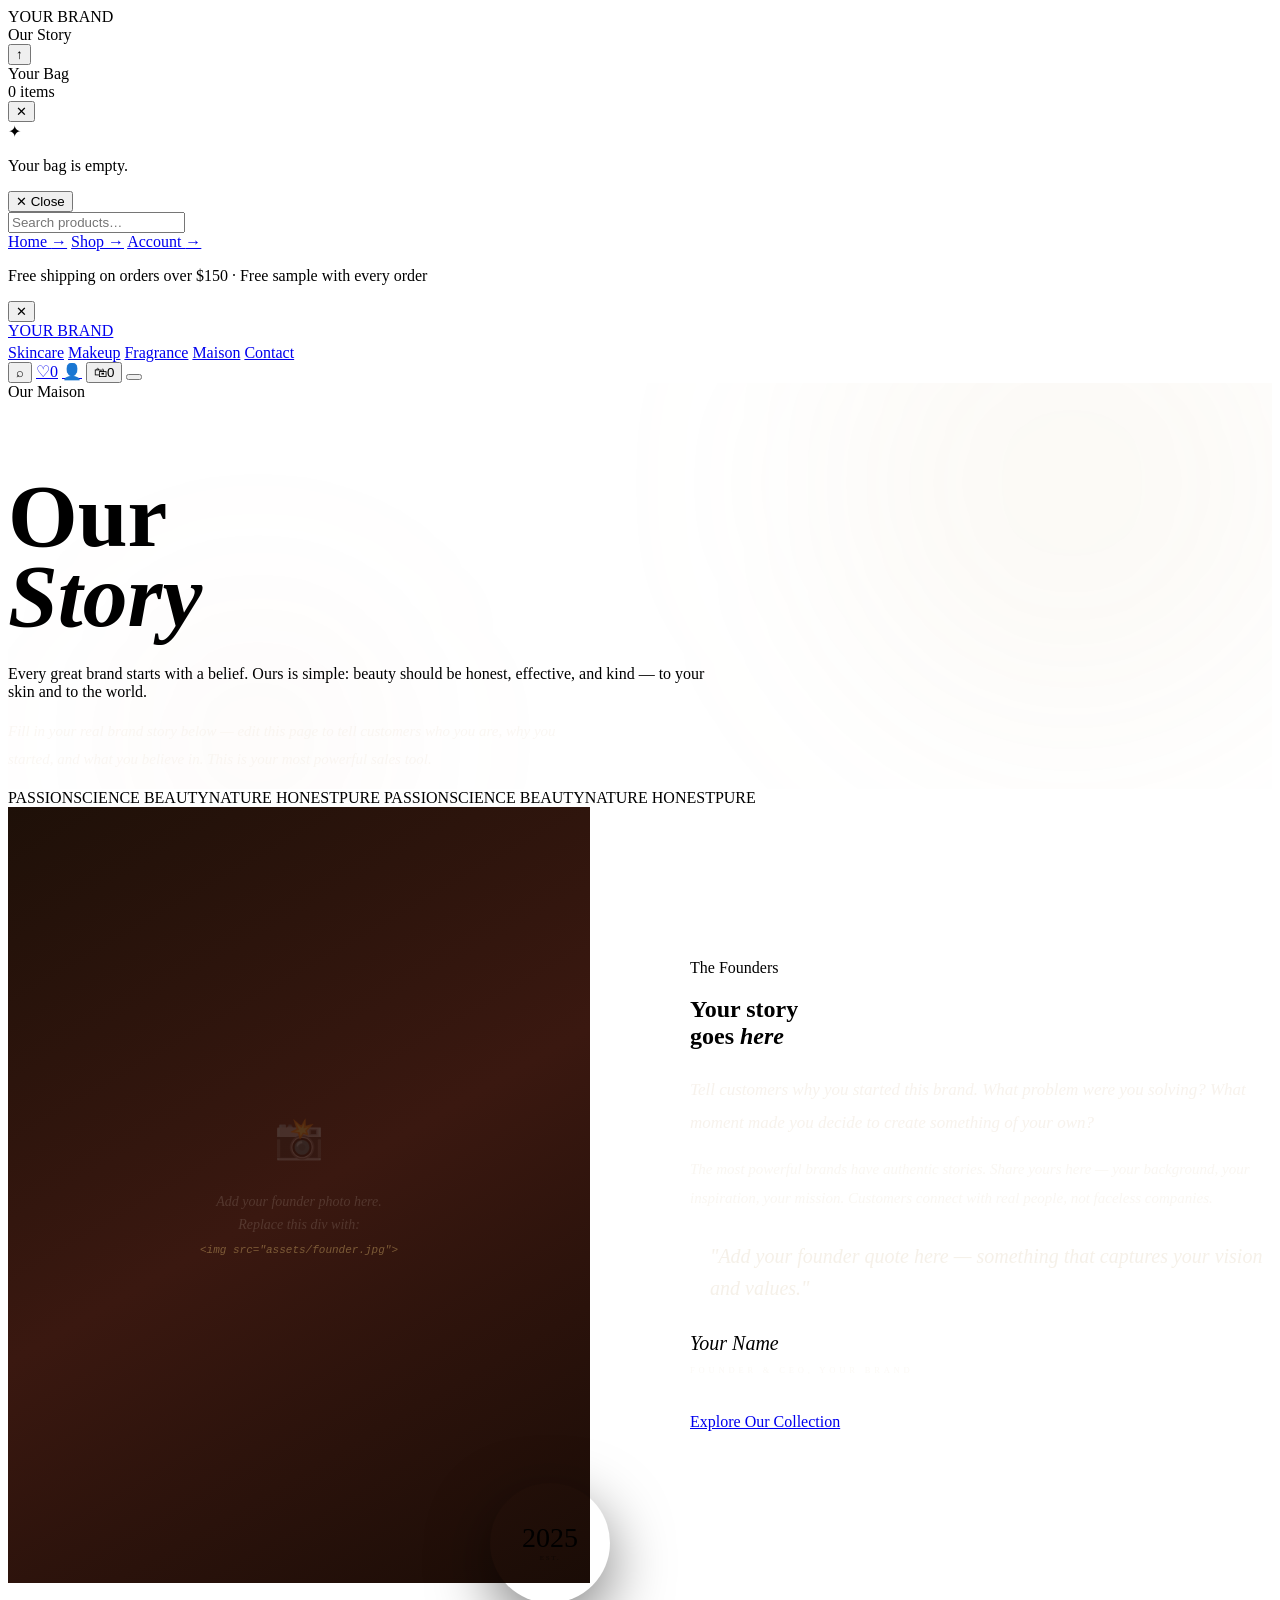
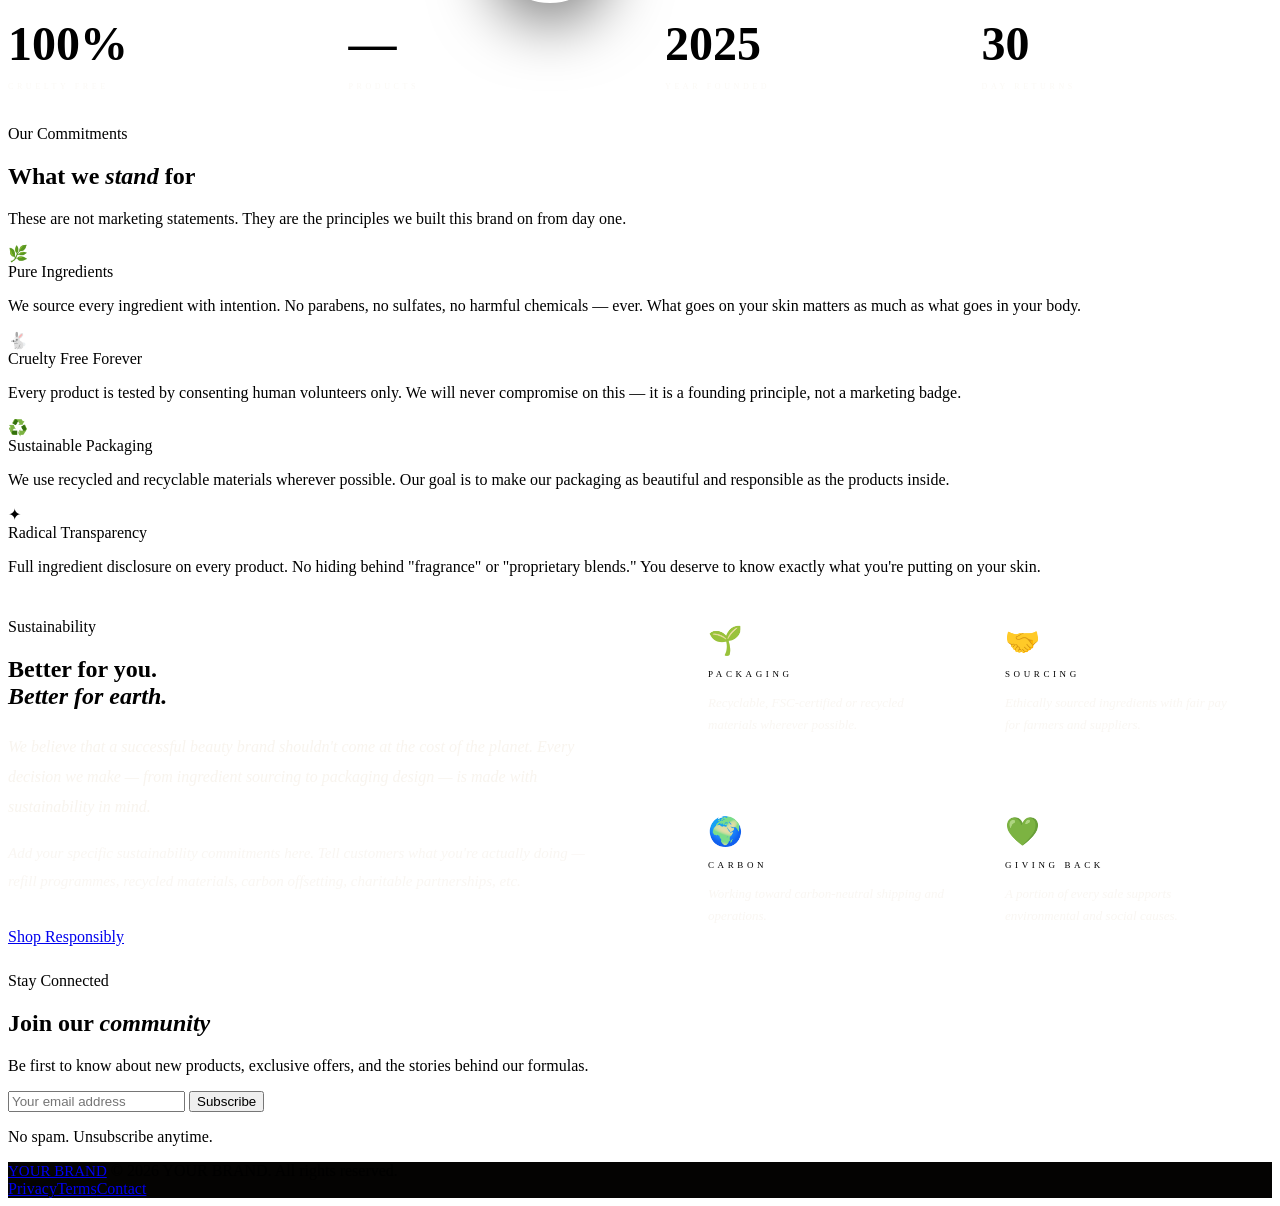
==== commit ea5baccf: "Add files via upload" ====
--- a/pages/about.html
+++ b/pages/about.html
@@ -3,397 +3,273 @@
 <head>
 <meta charset="UTF-8">
 <meta name="viewport" content="width=device-width, initial-scale=1.0">
-<title>Our Maison — Maison Auréa</title>
-<link rel="stylesheet" href="../css/base.css">
-<link rel="stylesheet" href="../css/nav.css">
-<link rel="stylesheet" href="../css/sections.css">
-<link rel="stylesheet" href="../css/animations.css">
-<link rel="stylesheet" href="../css/pages.css">
+<title>Our Story | Your Brand</title>
+<link rel="stylesheet" href="../css/main.css">
 </head>
 <body>
-<div class="grain" aria-hidden="true"></div>
-<div id="scroll-progress" aria-hidden="true"></div>
 <div id="cursor-dot" aria-hidden="true"></div>
 <div id="cursor-ring" aria-hidden="true"></div>
+<div id="scroll-progress" aria-hidden="true"></div>
 <div id="page-loader" aria-hidden="true">
-  <div class="loader-logo">AURÉA</div>
-  <div class="loader-sub">Our Maison</div>
-  <div class="loader-progress"><div class="loader-bar"></div></div>
-</div>
+  <div class="ld-logo" data-brand>YOUR BRAND</div>
+  <div class="ld-sub">Our Story</div>
+  <div class="ld-bar"><div class="ld-fill"></div></div>
+</div>
+<button id="back-top">↑</button>
 <div id="cart-overlay"></div>
 <aside id="cart-drawer">
-  <div class="cart-header">
-    <div><div class="cart-title">Your Bag</div><div class="cart-count-label" id="cart-count-label">0 items</div></div>
-    <button class="cart-close" id="cart-close">✕</button>
-  </div>
-  <div class="cart-items" id="cart-items"></div>
-  <div class="cart-empty" id="cart-empty"><div class="cart-empty-icon">✦</div><p class="cart-empty-text">Your bag is empty.</p></div>
-  <div class="cart-footer" id="cart-footer" style="display:none">
-    <div class="cart-subtotal"><span class="cart-subtotal-label">Subtotal</span><span class="cart-subtotal-price" id="cart-subtotal-price">$0</span></div>
-    <button class="cart-checkout">Proceed to Checkout</button>
-    <a href="checkout.html" class="cart-continue">Checkout</a>
+  <div class="cart-head"><div><div class="cart-head-title">Your Bag</div><div class="cart-head-count" id="cart-count-lbl">0 items</div></div><button id="cart-close-btn">✕</button></div>
+  <div id="cart-items-list"></div>
+  <div id="cart-empty-state"><div class="cart-empty-icon">✦</div><p class="cart-empty-txt">Your bag is empty.</p></div>
+  <div id="cart-footer" style="display:none">
+    <div class="cart-subtotal-row"><span class="cart-sub-lbl">Subtotal</span><span id="cart-total-price">$0.00</span></div>
+    <p class="cart-ship-note">Free shipping on orders over $150</p>
+    <button id="cart-checkout-btn">Proceed to Checkout</button>
+    <a href="checkout.html" class="cart-continue-link">Checkout</a>
   </div>
 </aside>
 <div id="search-overlay">
-  <button class="search-close" id="search-close">Close</button>
-  <div class="search-form"><input type="text" class="search-input" placeholder="Search products…"><button class="search-submit">⌕</button></div>
-  <p class="search-hint">Press ESC to close</p>
+  <button id="search-close-btn">✕ Close</button>
+  <div class="search-wrap"><input type="text" class="search-input" placeholder="Search products…" autocomplete="off"></div>
+  <div id="search-results"></div>
 </div>
 <div id="mobile-menu">
-  <nav class="mobile-nav-links">
-    <a href="../index.html" class="mobile-nav-link">Home <span>→</span></a>
-    <a href="shop.html"    class="mobile-nav-link">Shop <span>→</span></a>
-    <a href="login.html"   class="mobile-nav-link">Account <span>→</span></a>
+  <nav>
+    <a href="../index.html" class="mob-link">Home <span>→</span></a>
+    <a href="shop.html"     class="mob-link">Shop <span>→</span></a>
+    <a href="login.html"    class="mob-link">Account <span>→</span></a>
   </nav>
 </div>
-
-<!-- NAV -->
 <div class="announce-bar" id="announce-bar">
   <p>Free shipping on orders over $150 · Free sample with every order</p>
   <button class="announce-close" id="announce-close">✕</button>
 </div>
 <header id="main-nav">
   <div class="nav-inner">
-    <a href="../index.html" class="nav-logo">MAISON AURÉA<span class="nav-logo-sub">Haute Cosmétique · Paris</span></a>
+    <a href="../index.html" class="nav-logo"><span data-brand>YOUR BRAND</span><sub data-brand-tagline></sub></a>
     <nav class="nav-links">
-      <div class="nav-item"><a href="shop.html?cat=skincare" class="nav-link">Skincare</a></div>
-      <div class="nav-item"><a href="shop.html?cat=makeup"   class="nav-link">Makeup</a></div>
-      <div class="nav-item"><a href="shop.html?cat=fragrance"class="nav-link">Fragrance</a></div>
-      <div class="nav-item"><a href="#" class="nav-link active">Maison</a></div>
+      <a href="shop.html?cat=skincare"  class="nav-link">Skincare</a>
+      <a href="shop.html?cat=makeup"    class="nav-link">Makeup</a>
+      <a href="shop.html?cat=fragrance" class="nav-link">Fragrance</a>
+      <a href="about.html"              class="nav-link active">Maison</a>
+      <a href="contact.html"            class="nav-link">Contact</a>
     </nav>
     <div class="nav-right">
-      <button class="nav-icon-btn" id="search-open">⌕</button>
-      <a href="wishlist.html" class="nav-icon-btn">♡</a>
-      <a href="login.html"    class="nav-icon-btn">👤</a>
-      <button class="nav-icon-btn" id="cart-btn" style="position:relative">🛍<span class="badge cart-badge" id="cart-badge">0</span></button>
+      <button class="nav-icon-btn" id="search-open-btn">⌕</button>
+      <a href="wishlist.html" class="nav-icon-btn" style="position:relative">♡<span class="badge wishlist-badge">0</span></a>
+      <a href="login.html"    class="nav-icon-btn"><span class="auth-avatar">👤</span></a>
+      <button class="nav-icon-btn" id="cart-btn" style="position:relative">🛍<span class="badge cart-badge">0</span></button>
       <button class="hamburger" id="hamburger"><span></span><span></span><span></span></button>
     </div>
   </div>
 </header>
 
 <!-- PAGE HERO -->
-<section class="page-hero">
-  <div class="page-hero-bg" aria-hidden="true">
-    <div class="page-hero-orb pho1"></div>
-    <div class="page-hero-orb pho2"></div>
-  </div>
-  <div class="page-hero-inner">
-    <div class="page-hero-eyebrow" data-reveal="up">Est. Paris, 2017</div>
-    <h1 class="page-hero-title" data-reveal="up">
-      Our<br><em>Maison</em><br><span class="outline">Auréa</span>
+<section style="padding:170px var(--pad) 90px;background:var(--ink);position:relative;overflow:hidden;border-bottom:1px solid var(--line)">
+  <div style="position:absolute;inset:0;pointer-events:none">
+    <div style="position:absolute;width:600px;height:600px;top:-200px;right:-100px;border-radius:50%;filter:blur(100px);background:radial-gradient(circle,rgba(196,160,96,.08),transparent);animation:orbf 12s ease-in-out infinite"></div>
+    <div style="position:absolute;width:300px;height:300px;bottom:-100px;left:100px;border-radius:50%;filter:blur(100px);background:radial-gradient(circle,rgba(200,120,96,.06),transparent);animation:orbf 9s ease-in-out infinite reverse"></div>
+  </div>
+  <div style="max-width:700px;position:relative">
+    <div class="s-eyebrow" data-reveal="up"><span data-brand-tagline>Our Maison</span></div>
+    <h1 class="s-h2" style="font-size:clamp(48px,7vw,100px);line-height:.9;margin-bottom:28px" data-reveal="up">
+      Our<br><em>Story</em>
     </h1>
-    <p class="page-hero-desc" data-reveal="up" data-delay="2">
-      Where a biochemist and a poet decided that beauty should feel like both a scientific discovery and a homecoming. We have never compromised since.
+    <p class="s-desc" data-reveal="up" data-delay="1">
+      Every great brand starts with a belief. Ours is simple: beauty should be honest, effective, and kind — to your skin and to the world.
+    </p>
+    <p style="font-family:var(--f-serif);font-style:italic;font-size:15px;color:rgba(240,232,220,.35);line-height:1.9;margin-top:14px;max-width:560px" data-reveal="up" data-delay="2">
+      <em>Fill in your real brand story below — edit this page to tell customers who you are, why you started, and what you believe in. This is your most powerful sales tool.</em>
     </p>
   </div>
 </section>
 
 <!-- MARQUEE -->
-<div class="marquee-section" style="padding:60px 0 0" aria-hidden="true">
-  <div class="marquee-row forward">
+<div class="marquee-section" aria-hidden="true">
+  <div class="marquee-row mrow-fwd">
     <span class="mq-word mq-outline">PASSION</span><span class="mq-word mq-fill">SCIENCE</span>
     <span class="mq-word mq-outline">BEAUTY</span><span class="mq-word mq-fill">NATURE</span>
-    <span class="mq-word mq-outline">PARIS</span><span class="mq-word mq-fill">RITUAL</span>
+    <span class="mq-word mq-outline">HONEST</span><span class="mq-word mq-fill">PURE</span>
     <span class="mq-word mq-outline">PASSION</span><span class="mq-word mq-fill">SCIENCE</span>
     <span class="mq-word mq-outline">BEAUTY</span><span class="mq-word mq-fill">NATURE</span>
-    <span class="mq-word mq-outline">PARIS</span><span class="mq-word mq-fill">RITUAL</span>
+    <span class="mq-word mq-outline">HONEST</span><span class="mq-word mq-fill">PURE</span>
   </div>
 </div>
 
 <!-- FOUNDER SECTION -->
-<section class="founder-section">
-  <div class="founder-visual" data-reveal="left">
-    <div class="founder-frame">
-      <div class="founder-frame-corner ffc-tl"></div>
-      <div class="founder-frame-corner ffc-br"></div>
-      <div class="founder-inner">
-        <div class="founder-bottles">
-          <div class="fb-row">
-            <div class="fb-tube fbt1"></div>
-            <div class="fb-tube fbt2"></div>
-            <div class="fb-tube fbt3"></div>
-          </div>
-          <div style="width:110px;height:70px;border-radius:50% 50% 18px 18px;background:linear-gradient(160deg,rgba(196,160,96,.28),rgba(60,28,8,.55));border:1px solid rgba(196,160,96,.2);box-shadow:0 12px 28px rgba(0,0,0,.5)"></div>
-        </div>
+<section style="padding:var(--section) var(--pad);background:var(--char);display:grid;grid-template-columns:1fr 1fr;gap:100px;align-items:center" id="story">
+  <!-- Visual -->
+  <div data-reveal="left" style="position:relative">
+    <div style="aspect-ratio:3/4;background:linear-gradient(150deg,#1e1008,#3a1810,#1a0c06);position:relative;overflow:hidden;border:1px solid var(--line)">
+      <!-- Replace with your founder/brand photo -->
+      <div style="position:absolute;inset:0;display:flex;align-items:center;justify-content:center;flex-direction:column;gap:14px;color:rgba(240,232,220,.15);text-align:center;padding:32px">
+        <div style="font-size:40px">📸</div>
+        <p style="font-family:var(--f-serif);font-style:italic;font-size:14px;line-height:1.7">
+          Add your founder photo here.<br>
+          Replace this div with:<br>
+          <code style="font-family:monospace;font-size:11px;color:rgba(196,160,96,.5)">&lt;img src="assets/founder.jpg"&gt;</code>
+        </p>
       </div>
     </div>
-    <div class="founder-badge">
-      <span class="fb-year">2017</span>
-      <span class="fb-label">Founded<br>Paris</span>
-    </div>
-  </div>
+    <!-- Est. badge -->
+    <div style="position:absolute;bottom:-20px;right:-20px;width:120px;height:120px;border-radius:50%;background:var(--gold);display:flex;flex-direction:column;align-items:center;justify-content:center;box-shadow:0 20px 60px rgba(0,0,0,.5)">
+      <span style="font-family:var(--f-display);font-size:28px;color:var(--void);line-height:1" data-brand-est>2025</span>
+      <span style="font-size:7px;letter-spacing:.25em;text-transform:uppercase;color:rgba(7,5,4,.55);margin-top:2px;text-align:center">Est.</span>
+    </div>
+  </div>
+  <!-- Text -->
   <div data-reveal="right">
-    <div class="s-header">
-      <p class="eyebrow">The Founders</p>
-      <h2>Born from <em>an unlikely</em> friendship</h2>
-    </div>
-    <blockquote class="founder-quote" data-reveal="up" data-delay="1">
-      We wanted beauty that was honest — that told you exactly what was in it, where it came from, and why it works. That's not radical. That's just respect.
+    <div class="s-eyebrow" style="margin-bottom:18px">The Founders</div>
+    <h2 class="s-h2" style="margin-bottom:24px">Your story<br>goes <em>here</em></h2>
+    <!-- EDIT THIS SECTION WITH YOUR REAL BRAND STORY -->
+    <p style="font-family:var(--f-serif);font-style:italic;font-size:17px;line-height:1.9;color:rgba(240,232,220,.55);margin-bottom:16px">
+      Tell customers why you started this brand. What problem were you solving? What moment made you decide to create something of your own?
+    </p>
+    <p style="font-family:var(--f-serif);font-style:italic;font-size:15px;color:rgba(240,232,220,.4);line-height:1.9;margin-bottom:28px">
+      The most powerful brands have authentic stories. Share yours here — your background, your inspiration, your mission. Customers connect with real people, not faceless companies.
+    </p>
+    <blockquote style="font-family:var(--f-serif);font-style:italic;font-size:20px;color:rgba(240,232,220,.65);line-height:1.6;margin:28px 0;padding-left:20px;border-left:2px solid var(--gold)">
+      "Add your founder quote here — something that captures your vision and values."
     </blockquote>
-    <span class="founder-sig">Isabelle Moreau & Dr. Kenji Tanaka</span>
-    <span class="founder-role">Co-Founders, Maison Auréa</span>
-    <p style="font-family:var(--font-serif);font-style:italic;font-size:15px;color:rgba(240,232,220,.4);line-height:1.9;margin-top:24px" data-reveal="up" data-delay="2">
-      Isabelle, a poet with a philosophy degree from the Sorbonne, and Dr. Kenji Tanaka, a cosmetic biochemist from Kyoto who had spent twelve years in pharmaceutical R&D — they met at a symposium on sustainable ingredient sourcing in Lyon and realised they were both searching for the same thing: beauty without apology.
-    </p>
-    <p style="font-family:var(--font-serif);font-style:italic;font-size:15px;color:rgba(240,232,220,.4);line-height:1.9;margin-top:14px" data-reveal="up" data-delay="3">
-      They launched Maison Auréa in 2017 from a 40-square-metre atelier in the 6th arrondissement of Paris, with a single serum, a manifesto, and a refusal to compromise.
-    </p>
-    <div style="margin-top:36px" data-reveal="up" data-delay="3">
-      <a href="shop.html" class="btn btn-solid magnetic"><span>Explore Our Collection</span></a>
+    <span style="font-family:var(--f-serif);font-style:italic;font-size:20px;color:var(--gold);display:block;margin-bottom:4px">Your Name</span>
+    <span style="font-size:8.5px;font-weight:200;letter-spacing:.45em;text-transform:uppercase;color:rgba(240,232,220,.28)">Founder &amp; CEO, <span data-brand>Your Brand</span></span>
+    <div style="margin-top:36px">
+      <a href="shop.html" class="btn btn-gold magnetic"><span>Explore Our Collection</span></a>
     </div>
   </div>
 </section>
 
 <!-- STATS -->
-<section style="padding:80px var(--pad-x);background:var(--ink);display:grid;grid-template-columns:repeat(4,1fr);gap:2px;background-color:var(--ink)">
+<section style="padding:72px var(--pad);background:var(--ink);display:grid;grid-template-columns:repeat(4,1fr);gap:2px;background-color:var(--ink)">
   <div style="grid-column:1/-1;height:1px;background:var(--line);margin-bottom:2px"></div>
-  <div style="padding:36px 0;border-right:1px solid var(--line)" data-reveal="up">
-    <span class="a-stat-n count-up" data-target="96" data-suffix="%" style="font-family:var(--font-serif);font-size:52px;font-weight:600;color:var(--gold);display:block;line-height:1;margin-bottom:8px">96%</span>
-    <span style="font-size:8px;font-weight:200;letter-spacing:.45em;text-transform:uppercase;color:rgba(240,232,220,.28)">Natural Origin</span>
-  </div>
-  <div style="padding:36px 24px;border-right:1px solid var(--line)" data-reveal="up" data-delay="1">
-    <span class="count-up" data-target="40" data-suffix="+" style="font-family:var(--font-serif);font-size:52px;font-weight:600;color:var(--gold);display:block;line-height:1;margin-bottom:8px">40+</span>
-    <span style="font-size:8px;font-weight:200;letter-spacing:.45em;text-transform:uppercase;color:rgba(240,232,220,.28)">Global Awards</span>
-  </div>
-  <div style="padding:36px 24px;border-right:1px solid var(--line)" data-reveal="up" data-delay="2">
-    <span class="count-up" data-target="68" data-suffix="" style="font-family:var(--font-serif);font-size:52px;font-weight:600;color:var(--gold);display:block;line-height:1;margin-bottom:8px">68</span>
-    <span style="font-size:8px;font-weight:200;letter-spacing:.45em;text-transform:uppercase;color:rgba(240,232,220,.28)">Formulas in Collection</span>
-  </div>
-  <div style="padding:36px 24px" data-reveal="up" data-delay="3">
-    <span class="count-up" data-target="12400" data-suffix="+" style="font-family:var(--font-serif);font-size:52px;font-weight:600;color:var(--gold);display:block;line-height:1;margin-bottom:8px">12k+</span>
-    <span style="font-size:8px;font-weight:200;letter-spacing:.45em;text-transform:uppercase;color:rgba(240,232,220,.28)">5-Star Reviews</span>
-  </div>
-</section>
-
-<!-- TIMELINE -->
-<section class="timeline-section">
-  <div class="s-header center" data-reveal="up">
-    <p class="eyebrow">Our Journey</p>
-    <h2>Eight years of <em>devotion</em></h2>
-  </div>
-  <div class="timeline">
-    <div class="timeline-item" data-reveal="left">
-      <div class="tl-dot"></div>
-      <span class="tl-year">2017</span>
-      <span class="tl-title">The Beginning</span>
-      <p class="tl-desc">Maison Auréa is founded in a 40m² atelier in Paris's 6th arrondissement. Our first product — the Sérum d'Or — is formulated over 14 months.</p>
-    </div>
-    <div class="timeline-line"></div>
-    <div></div>
-
-    <div></div>
-    <div class="timeline-line"></div>
-    <div class="timeline-item" data-reveal="right">
-      <div class="tl-dot"></div>
-      <span class="tl-year">2018</span>
-      <span class="tl-title">First Recognition</span>
-      <p class="tl-desc">Sérum d'Or wins Allure's Best of Beauty. We are stocked in six Parisian boutiques and begin shipping internationally to 12 countries.</p>
-    </div>
-
-    <div class="timeline-item" data-reveal="left">
-      <div class="tl-dot"></div>
-      <span class="tl-year">2019</span>
-      <span class="tl-title">Makeup Launch</span>
-      <p class="tl-desc">Palette Royale and Velvet Foundation launch to critical acclaim. Vogue Paris calls us "the most exciting new beauty house in a decade."</p>
-    </div>
-    <div class="timeline-line"></div>
-    <div></div>
-
-    <div></div>
-    <div class="timeline-line"></div>
-    <div class="timeline-item" data-reveal="right">
-      <div class="tl-dot"></div>
-      <span class="tl-year">2020</span>
-      <span class="tl-title">Sustainability Pledge</span>
-      <p class="tl-desc">We transition to 100% recycled glass packaging and launch our refill programme. We plant one tree for every order placed — 85,000 trees so far.</p>
-    </div>
-
-    <div class="timeline-item" data-reveal="left">
-      <div class="tl-dot"></div>
-      <span class="tl-year">2022</span>
-      <span class="tl-title">Global Expansion</span>
-      <p class="tl-desc">Auréa opens flagship boutiques in London, New York, and Tokyo. We now ship to 40 countries. The collection grows to 68 formulas.</p>
-    </div>
-    <div class="timeline-line"></div>
-    <div></div>
-
-    <div></div>
-    <div class="timeline-line"></div>
-    <div class="timeline-item" data-reveal="right">
-      <div class="tl-dot"></div>
-      <span class="tl-year">2025</span>
-      <span class="tl-title">The Soleil Collection</span>
-      <p class="tl-desc">Our most ambitious collection yet — summer formulas with golden marigold, vitamin C, and Provençal lavender. The next chapter begins.</p>
-    </div>
-  </div>
-</section>
-
-<!-- TEAM -->
-<section class="team-section">
-  <div class="s-header" data-reveal="up">
-    <p class="eyebrow">The People</p>
-    <h2>The minds <em>behind</em> the magic</h2>
-  </div>
-  <div class="team-grid">
-    <div class="team-card" data-reveal="up">
-      <div class="team-card-visual">
-        <div class="team-card-avatar tc-av1">I</div>
+  <div style="padding:32px 0;border-right:1px solid var(--line)" data-reveal="up">
+    <span class="count-up" data-target="100" data-suffix="%" style="font-family:var(--f-serif);font-size:48px;font-weight:600;color:var(--gold);display:block;line-height:1;margin-bottom:7px">100%</span>
+    <span style="font-size:8px;font-weight:200;letter-spacing:.45em;text-transform:uppercase;color:rgba(240,232,220,.28)">Cruelty Free</span>
+  </div>
+  <div style="padding:32px 24px;border-right:1px solid var(--line)" data-reveal="up" data-delay="1">
+    <span id="stat-products" style="font-family:var(--f-serif);font-size:48px;font-weight:600;color:var(--gold);display:block;line-height:1;margin-bottom:7px">—</span>
+    <span style="font-size:8px;font-weight:200;letter-spacing:.45em;text-transform:uppercase;color:rgba(240,232,220,.28)">Products</span>
+  </div>
+  <div style="padding:32px 24px;border-right:1px solid var(--line)" data-reveal="up" data-delay="2">
+    <span style="font-family:var(--f-serif);font-size:48px;font-weight:600;color:var(--gold);display:block;line-height:1;margin-bottom:7px" data-brand-est>2025</span>
+    <span style="font-size:8px;font-weight:200;letter-spacing:.45em;text-transform:uppercase;color:rgba(240,232,220,.28)">Year Founded</span>
+  </div>
+  <div style="padding:32px 24px" data-reveal="up" data-delay="3">
+    <span class="count-up" data-target="30" data-suffix=" day" style="font-family:var(--f-serif);font-size:48px;font-weight:600;color:var(--gold);display:block;line-height:1;margin-bottom:7px">30</span>
+    <span style="font-size:8px;font-weight:200;letter-spacing:.45em;text-transform:uppercase;color:rgba(240,232,220,.28)">Day Returns</span>
+  </div>
+</section>
+
+<!-- VALUES -->
+<section style="padding:var(--section) var(--pad);background:var(--char)" id="values">
+  <div class="section-head" data-reveal="up">
+    <div class="s-eyebrow">Our Commitments</div>
+    <h2 class="s-h2">What we <em>stand</em> for</h2>
+    <p class="s-desc">These are not marketing statements. They are the principles we built this brand on from day one.</p>
+  </div>
+  <div class="val-grid">
+    <div class="val-card" data-reveal="up">
+      <div class="val-icon">🌿</div>
+      <span class="val-title">Pure Ingredients</span>
+      <p class="val-desc">We source every ingredient with intention. No parabens, no sulfates, no harmful chemicals — ever. What goes on your skin matters as much as what goes in your body.</p>
+    </div>
+    <div class="val-card" data-reveal="up" data-delay="1">
+      <div class="val-icon">🐇</div>
+      <span class="val-title">Cruelty Free Forever</span>
+      <p class="val-desc">Every product is tested by consenting human volunteers only. We will never compromise on this — it is a founding principle, not a marketing badge.</p>
+    </div>
+    <div class="val-card" data-reveal="up" data-delay="2">
+      <div class="val-icon">♻️</div>
+      <span class="val-title">Sustainable Packaging</span>
+      <p class="val-desc">We use recycled and recyclable materials wherever possible. Our goal is to make our packaging as beautiful and responsible as the products inside.</p>
+    </div>
+    <div class="val-card" data-reveal="up" data-delay="3">
+      <div class="val-icon">✦</div>
+      <span class="val-title">Radical Transparency</span>
+      <p class="val-desc">Full ingredient disclosure on every product. No hiding behind "fragrance" or "proprietary blends." You deserve to know exactly what you're putting on your skin.</p>
+    </div>
+  </div>
+</section>
+
+<!-- SUSTAINABILITY -->
+<section style="padding:var(--section) var(--pad);background:var(--ink)" id="sustainability">
+  <div style="display:grid;grid-template-columns:1fr 1fr;gap:80px;align-items:center">
+    <div data-reveal="left">
+      <div class="s-eyebrow" style="margin-bottom:18px">Sustainability</div>
+      <h2 class="s-h2" style="margin-bottom:22px">Better for you.<br><em>Better for earth.</em></h2>
+      <p style="font-family:var(--f-serif);font-style:italic;font-size:16px;color:rgba(240,232,220,.48);line-height:1.9;margin-bottom:16px">
+        We believe that a successful beauty brand shouldn't come at the cost of the planet. Every decision we make — from ingredient sourcing to packaging design — is made with sustainability in mind.
+      </p>
+      <p style="font-family:var(--f-serif);font-style:italic;font-size:15px;color:rgba(240,232,220,.38);line-height:1.9;margin-bottom:32px">
+        Add your specific sustainability commitments here. Tell customers what you're actually doing — refill programmes, recycled materials, carbon offsetting, charitable partnerships, etc.
+      </p>
+      <a href="shop.html" class="btn btn-outline magnetic"><span>Shop Responsibly</span></a>
+    </div>
+    <div data-reveal="right">
+      <div style="display:grid;grid-template-columns:1fr 1fr;gap:2px;background:var(--line)">
+        <div style="background:var(--char);padding:32px 28px">
+          <div style="font-size:28px;margin-bottom:12px">🌱</div>
+          <span style="font-size:9px;font-weight:200;letter-spacing:.4em;text-transform:uppercase;color:var(--gold);display:block;margin-bottom:8px">Packaging</span>
+          <p style="font-family:var(--f-serif);font-style:italic;font-size:13px;color:rgba(240,232,220,.38);line-height:1.7">Recyclable, FSC-certified or recycled materials wherever possible.</p>
+        </div>
+        <div style="background:var(--char);padding:32px 28px">
+          <div style="font-size:28px;margin-bottom:12px">🤝</div>
+          <span style="font-size:9px;font-weight:200;letter-spacing:.4em;text-transform:uppercase;color:var(--gold);display:block;margin-bottom:8px">Sourcing</span>
+          <p style="font-family:var(--f-serif);font-style:italic;font-size:13px;color:rgba(240,232,220,.38);line-height:1.7">Ethically sourced ingredients with fair pay for farmers and suppliers.</p>
+        </div>
+        <div style="background:var(--char);padding:32px 28px">
+          <div style="font-size:28px;margin-bottom:12px">🌍</div>
+          <span style="font-size:9px;font-weight:200;letter-spacing:.4em;text-transform:uppercase;color:var(--gold);display:block;margin-bottom:8px">Carbon</span>
+          <p style="font-family:var(--f-serif);font-style:italic;font-size:13px;color:rgba(240,232,220,.38);line-height:1.7">Working toward carbon-neutral shipping and operations.</p>
+        </div>
+        <div style="background:var(--char);padding:32px 28px">
+          <div style="font-size:28px;margin-bottom:12px">💚</div>
+          <span style="font-size:9px;font-weight:200;letter-spacing:.4em;text-transform:uppercase;color:var(--gold);display:block;margin-bottom:8px">Giving Back</span>
+          <p style="font-family:var(--f-serif);font-style:italic;font-size:13px;color:rgba(240,232,220,.38);line-height:1.7">A portion of every sale supports environmental and social causes.</p>
+        </div>
       </div>
-      <div class="team-card-info">
-        <span class="team-name">Isabelle Moreau</span>
-        <span class="team-role">Co-Founder · Creative Director</span>
-        <p class="team-bio">Philosophy graduate from the Sorbonne. Isabelle gives every product its soul — its story, its poetry, its reason for existing beyond efficacy.</p>
-      </div>
-    </div>
-    <div class="team-card" data-reveal="up" data-delay="1">
-      <div class="team-card-visual">
-        <div class="team-card-avatar tc-av2">K</div>
-      </div>
-      <div class="team-card-info">
-        <span class="team-name">Dr. Kenji Tanaka</span>
-        <span class="team-role">Co-Founder · Head of Formulation</span>
-        <p class="team-bio">12 years in pharmaceutical R&D before founding Auréa. Kenji leads our 18-month formulation process with obsessive precision and genuine joy.</p>
-      </div>
-    </div>
-    <div class="team-card" data-reveal="up" data-delay="2">
-      <div class="team-card-visual">
-        <div class="team-card-avatar tc-av3">S</div>
-      </div>
-      <div class="team-card-info">
-        <span class="team-name">Sophie Beaumont</span>
-        <span class="team-role">Head of Sustainability</span>
-        <p class="team-bio">Environmental scientist who ensures every decision at Auréa leaves the world better than we found it. Our 85,000 trees are her proudest achievement.</p>
-      </div>
-    </div>
-    <div class="team-card" data-reveal="up" data-delay="3">
-      <div class="team-card-visual">
-        <div class="team-card-avatar tc-av4">M</div>
-      </div>
-      <div class="team-card-info">
-        <span class="team-name">Marcus Reid</span>
-        <span class="team-role">Head of Ingredient Sourcing</span>
-        <p class="team-bio">Travels to 14 countries annually to build relationships with our farmers and harvesters. Every ingredient has a story — Marcus knows them all.</p>
-      </div>
-    </div>
-  </div>
-</section>
-
-<!-- CERTIFICATIONS -->
-<div class="certs-section">
-  <div class="cert-item">
-    <div class="cert-icon">🐇</div>
-    <span class="cert-name">Leaping Bunny</span>
-    <span class="cert-body">Certified cruelty-free</span>
-  </div>
-  <div class="cert-item">
-    <div class="cert-icon">🌿</div>
-    <span class="cert-name">Ecocert</span>
-    <span class="cert-body">Natural & organic</span>
-  </div>
-  <div class="cert-item">
-    <div class="cert-icon">♻️</div>
-    <span class="cert-name">FSC Certified</span>
-    <span class="cert-body">Sustainable packaging</span>
-  </div>
-  <div class="cert-item">
-    <div class="cert-icon">🌱</div>
-    <span class="cert-name">B-Corp Pending</span>
-    <span class="cert-body">Social & environmental</span>
-  </div>
-  <div class="cert-item">
-    <div class="cert-icon">⚗️</div>
-    <span class="cert-name">Derma Tested</span>
-    <span class="cert-body">Clinically proven</span>
-  </div>
-  <div class="cert-item">
-    <div class="cert-icon">🌍</div>
-    <span class="cert-name">Carbon Neutral</span>
-    <span class="cert-body">Offset since 2021</span>
-  </div>
-</div>
-
-<!-- VALUES -->
-<section class="values-section" style="background:var(--ink)">
-  <div class="s-header" data-reveal="up">
-    <p class="eyebrow">Our Commitments</p>
-    <h2>What we <em>stand</em> for</h2>
-  </div>
-  <div class="val-grid">
-    <div class="vcard" data-reveal="up">
-      <div class="vcard-icon">🌿</div>
-      <span class="vcard-title">Pure Ingredients</span>
-      <p class="vcard-desc">96% naturally-derived, ethically harvested from sustainable farms across 14 countries. No parabens, no sulfates, no compromise. We publish our full ingredient lists — always.</p>
-    </div>
-    <div class="vcard" data-reveal="up" data-delay="1">
-      <div class="vcard-icon">🐇</div>
-      <span class="vcard-title">Cruelty Free Forever</span>
-      <p class="vcard-desc">Leaping Bunny certified since day one. Every product is tested only by consenting human volunteers. This is not a marketing position — it is a founding principle.</p>
-    </div>
-    <div class="vcard" data-reveal="up" data-delay="2">
-      <div class="vcard-icon">♻️</div>
-      <span class="vcard-title">Circular Packaging</span>
-      <p class="vcard-desc">Our bottles use 80% recycled glass. Return any empty and we refill it at 40% off. We have prevented 12 tonnes of virgin glass from entering production since 2020.</p>
-    </div>
-    <div class="vcard" data-reveal="up" data-delay="3">
-      <div class="vcard-icon">✦</div>
-      <span class="vcard-title">Radical Transparency</span>
-      <p class="vcard-desc">Every QR code links to sourcing stories, third-party lab results, and the human beings who harvested each ingredient. We hide nothing. We are proud of everything.</p>
     </div>
   </div>
 </section>
 
 <!-- NEWSLETTER -->
-<section class="newsletter-section">
+<section class="section-pad nl-section" style="background:var(--char)">
   <div class="nl-inner">
     <div class="nl-div" data-reveal="up" aria-hidden="true"></div>
-    <div class="s-header center" data-reveal="up">
-      <p class="eyebrow">Stay Connected</p>
-      <h2>Join the <em>Auréa</em> Circle</h2>
-    </div>
-    <p class="nl-sub" data-reveal="up" data-delay="1">
-      Beauty secrets from our atelier, early access to new collections, and stories from behind the formula — once a month, never more.
-    </p>
-    <div class="nl-form" data-reveal="up" data-delay="2">
-      <input type="email" class="nl-input" placeholder="Your email address">
-      <button class="nl-btn">Subscribe</button>
-    </div>
+    <div class="section-head center" data-reveal="up">
+      <div class="s-eyebrow center">Stay Connected</div>
+      <h2 class="s-h2">Join our <em>community</em></h2>
+    </div>
+    <p class="nl-desc" data-reveal="up" data-delay="1">Be first to know about new products, exclusive offers, and the stories behind our formulas.</p>
+    <form class="newsletter-form" data-reveal="up" data-delay="2">
+      <input type="email" class="nl-input" placeholder="Your email address" required>
+      <button type="submit" class="nl-btn">Subscribe</button>
+    </form>
     <p class="nl-note" data-reveal="up" data-delay="3">No spam. Unsubscribe anytime.</p>
   </div>
 </section>
 
-<!-- FOOTER condensed -->
-<footer style="padding:52px var(--pad-x) 36px;background:#040302;border-top:1px solid var(--line)">
-  <div class="footer-bottom">
-    <a href="../index.html" class="footer-brand" style="font-size:16px">MAISON AURÉA</a>
-    <span class="footer-copy">© 2025 Maison Auréa. All rights reserved.</span>
-    <div class="footer-legal">
+<footer style="padding:52px var(--pad) 36px;background:#040302;border-top:1px solid var(--line)">
+  <div class="ft-bottom">
+    <a href="../index.html" class="ft-brand" style="font-size:15px" data-brand>YOUR BRAND</a>
+    <span class="ft-copy">© <span id="ft-yr"></span> <span data-brand>YOUR BRAND</span>. All rights reserved.</span>
+    <div class="ft-legal">
       <a href="#">Privacy</a><a href="#">Terms</a><a href="contact.html">Contact</a>
     </div>
   </div>
 </footer>
 
-<button id="back-top">↑</button>
-
-<script src="../js/main.js"></script>
-<script src="../js/effects.js"></script>
+<script src="../js/config.js"></script>
+<script src="../js/products.js"></script>
+<script src="../js/store.js"></script>
+<script src="../js/ui.js"></script>
 <script>
-  document.getElementById('announce-close')?.addEventListener('click', () => {
-    document.getElementById('announce-bar')?.remove();
-    document.getElementById('main-nav').style.top = '0';
-  });
-  const bar = document.getElementById('announce-bar');
-  const nav = document.getElementById('main-nav');
-  if (bar && nav) nav.style.top = bar.offsetHeight + 'px';
-  const cartFooter  = document.getElementById('cart-footer');
-  const cartEmpty   = document.getElementById('cart-empty');
-  const cartItemsEl = document.getElementById('cart-items');
-  if (cartItemsEl) {
-    new MutationObserver(() => {
-      const has = document.querySelectorAll('.cart-item').length > 0;
-      if (cartFooter) cartFooter.style.display = has ? 'block' : 'none';
-      if (cartEmpty)  cartEmpty.style.display  = has ? 'none'  : 'flex';
-    }).observe(cartItemsEl, { childList: true });
-  }
+document.getElementById('ft-yr').textContent = new Date().getFullYear();
+// Product count stat
+const statEl = document.getElementById('stat-products');
+if (statEl) statEl.textContent = PRODUCTS_DB.length || '—';
+// Est. year from config
+document.querySelectorAll('[data-brand-est]').forEach(el => el.textContent = STORE.BRAND_EST || '2025');
 </script>
 </body>
 </html>
